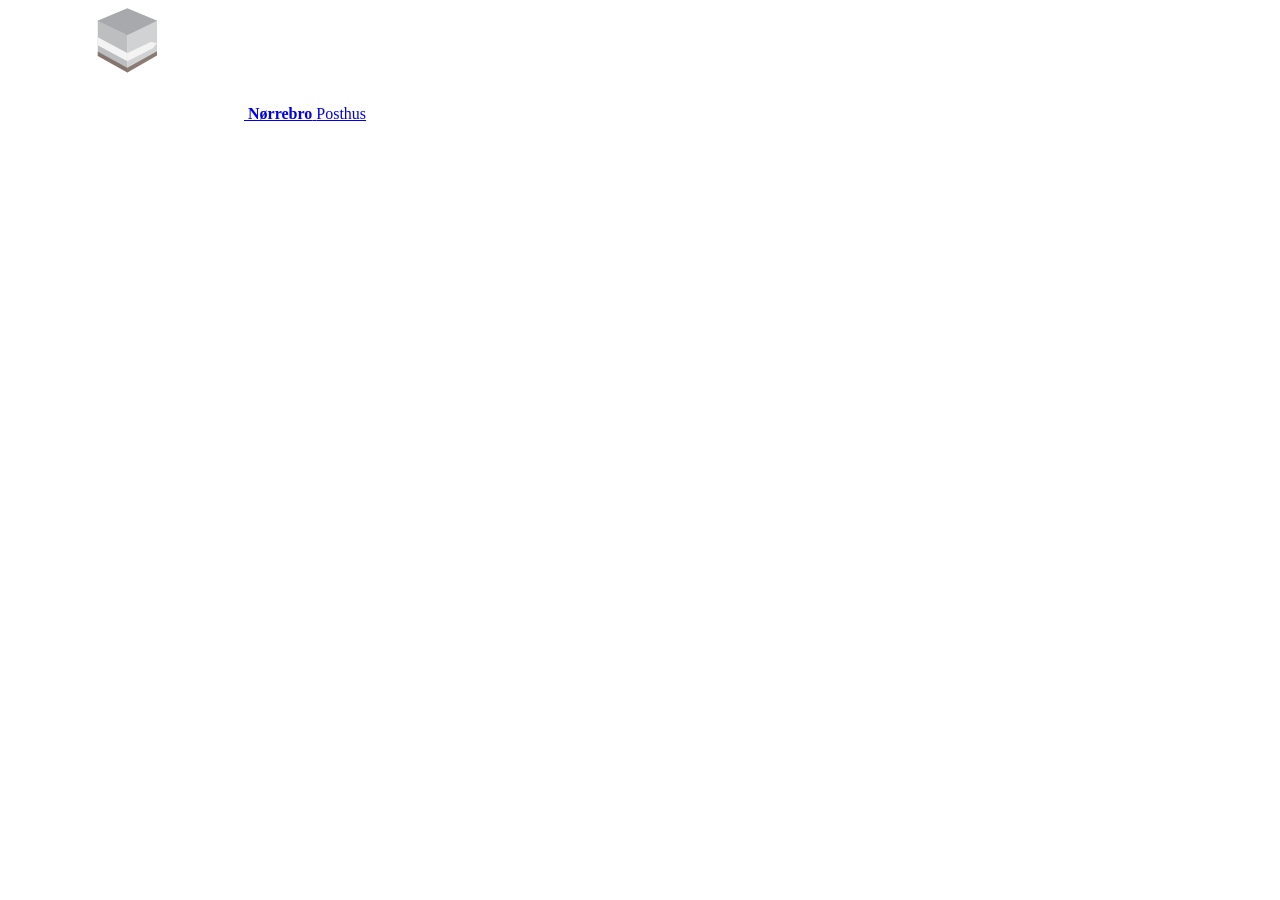
==== index.html @ 64dbe385 "Add files via upload basic html code edit by miawski" ====
<!doctype html>
<html lang="da" data-theme="dark">
  <head>
    <meta charset="UTF-8" />
    <meta name="viewport" content="width=device-width, initial-scale=1.0" />
    <meta name="robots" content="noindex" />
    <meta name="theme-color" content="#110b07" />
    <link rel="icon" href="favicon.svg" sizes="any" type="image/svg+xml" />
    <link rel="shortcut icon" href="favicon.svg" type="image/svg+xml" />
    <link rel="stylesheet" href="css/general.css" />
    <link rel="stylesheet" href="css/layout.css" />
    <title>Nørrebro Posthus|Forside</title>
  </head>

  <header>
    <nav>
      <a href="anchor">
        <img src="img/logo-nbph.png" alt="Nørrebro Posthus logo" />
        <span class="brand_text">
          <strong>Nørrebro</strong>
          <span>Posthus</span>
        </span>
      </a>
    </nav>
  </header>

  <body></body>
</html>
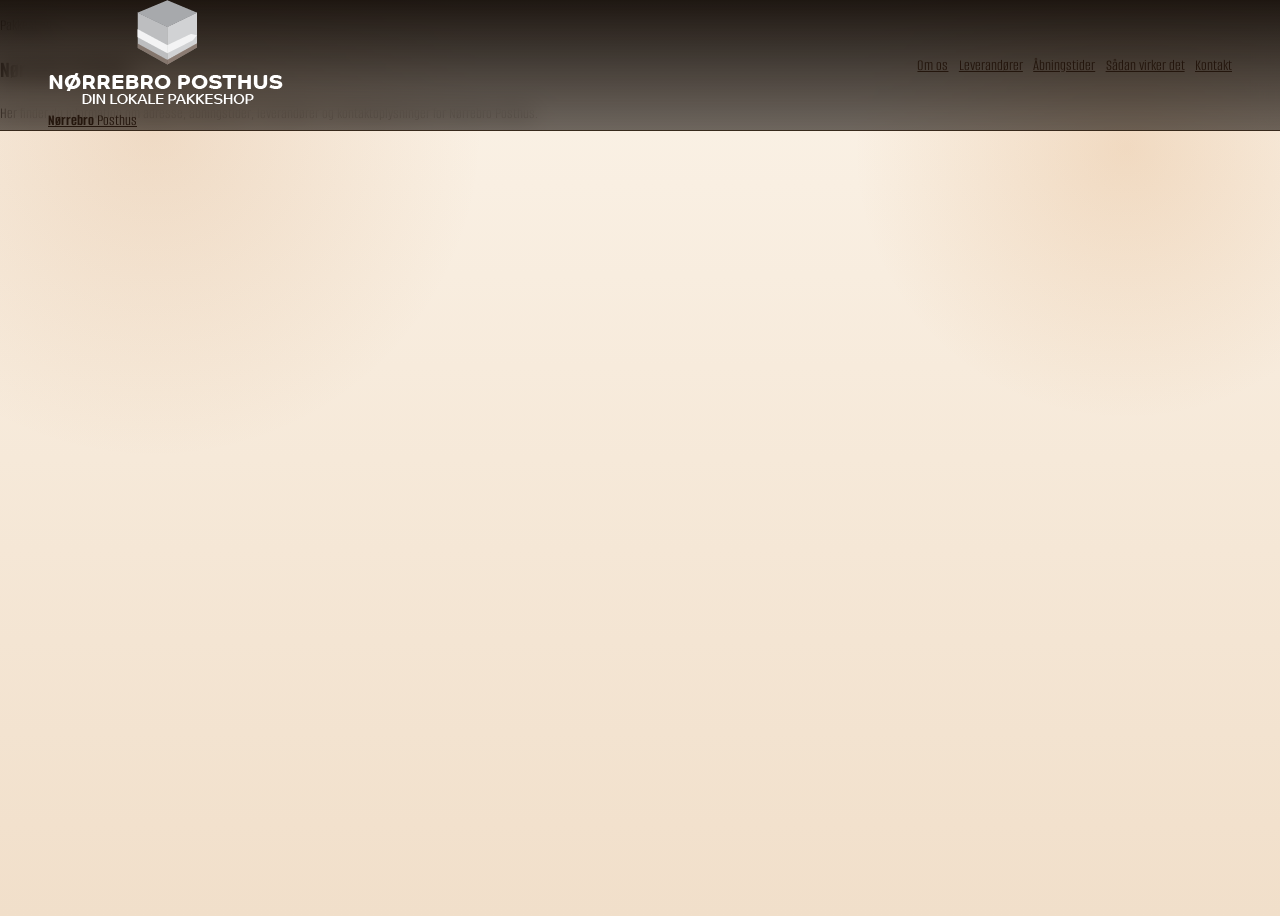
==== commit 90d41816: "Add files via upload added: - fonts - more css - more content - updated styling" ====
--- a/index.html
+++ b/index.html
@@ -9,20 +9,41 @@
     <link rel="shortcut icon" href="favicon.svg" type="image/svg+xml" />
     <link rel="stylesheet" href="css/general.css" />
     <link rel="stylesheet" href="css/layout.css" />
-    <title>Nørrebro Posthus|Forside</title>
+    <link rel="stylesheet" href="css/fonts.css" />
+    <title>Nørrebro Posthus</title>
   </head>
 
-  <header>
-    <nav>
-      <a href="anchor">
-        <img src="img/logo-nbph.png" alt="Nørrebro Posthus logo" />
-        <span class="brand_text">
-          <strong>Nørrebro</strong>
-          <span>Posthus</span>
-        </span>
-      </a>
-    </nav>
-  </header>
+  <body>
+    <header class="site-header">
+      <nav class="site-nav">
+        <a href="anchor">
+          <img src="img/logo-nbph.png" alt="Nørrebro Posthus logo" />
+          <span class="brand_text">
+            <strong>Nørrebro</strong>
+            <span>Posthus</span>
+          </span>
+        </a>
 
-  <body></body>
+        <div class="nav-menu" id="nav-menu">
+          <a href="#about">Om os</a>
+          <a href="#providers">Leverandører</a>
+          <a href="#hours">Åbningstider</a>
+          <a href="#guide">Sådan virker det</a>
+          <a href="#help">Kontakt</a>
+        </div>
+      </nav>
+    </header>
+
+    <main>
+      <section class="hero">
+        <div class="sub-hero">
+          <div>
+            <p>Pakkeshop</p>
+            <h1>Nørrebro Posthus</h1>
+            <p class="hero-info">Her finder du information om adresse, åbningstider, leverandører og kontaktoplysninger for Nørrebro Posthus.</p>
+          </div>
+        </div>
+      </section>
+    </main>
+  </body>
 </html>
--- a/css/general.css
+++ b/css/general.css
@@ -0,0 +1,31 @@
+:root {
+  --font-sans: "Alumni Sans", "Helvetica Neue", Arial, sans-serif;
+  --bg: #fbf3e8;
+  --bg-soft: #f1dfca;
+  --surface: rgba(255, 251, 246, 0.76);
+  --surface-strong: rgba(255, 251, 246, 0.94);
+  --text: #24160d;
+  --muted: rgba(36, 22, 13, 0.78);
+  --accent: #b96922;
+  --accent-strong: #8f4d16;
+  --accent-soft: rgba(185, 105, 34, 0.16);
+  --accent-warm: #c97525;
+  --accent-warm-strong: #974f16;
+  --accent-warm-soft: rgba(201, 117, 37, 0.18);
+  --accent-contrast: #fff7ef;
+  --line: rgba(88, 49, 18, 0.14);
+  --shadow: 0 18px 42px rgba(46, 25, 9, 0.12);
+}
+
+:root[data-theme="light"] .site-header {
+  background: linear-gradient(180deg, rgba(251, 243, 232, 0.96), rgba(251, 243, 232, 0.74));
+  border-bottom-color: rgba(88, 49, 18, 0.08);
+}
+
+* {
+  box-sizing: border-box;
+}
+
+html {
+  scroll-behavior: smooth;
+}
--- a/css/layout.css
+++ b/css/layout.css
@@ -0,0 +1,73 @@
+body {
+  margin: 0;
+  min-height: 100vh;
+  font-family: var(--font-sans);
+  color: var(--text);
+  background: radial-gradient(circle at 12% 14%, var(--accent-soft), transparent 24%), radial-gradient(circle at 88% 16%, var(--accent-warm-soft), transparent 20%), linear-gradient(180deg, var(--bg) 0%, var(--bg-soft) 100%);
+}
+
+img {
+  display: block;
+  max-width: 100%;
+}
+
+a,
+button {
+  font: inherit;
+}
+
+a {
+  color: inherit;
+}
+
+/* nav css */
+.site-header {
+  position: fixed;
+  inset: 0 0 auto 0;
+  z-index: 20;
+  background: linear-gradient(180deg, rgba(16, 9, 4, 0.94), rgba(16, 9, 4, 0.6));
+  backdrop-filter: blur(12px);
+  border-bottom: 1px solid rgba(242, 179, 107, 0.12);
+}
+.site-nav,
+.content-block,
+.feature,
+.gallery,
+.site-footer__inner {
+  width: min(100% - 2rem, 74rem);
+  margin-inline: auto;
+}
+
+.site-nav {
+  position: relative;
+  display: flex;
+  align-items: center;
+  justify-content: flex-start;
+  gap: 1rem;
+  min-height: 5.3rem;
+}
+
+.brand {
+  display: inline-flex;
+  align-items: center;
+  gap: 0.8rem;
+  min-width: 0;
+}
+
+.brand img {
+  width: 3.2rem;
+  height: auto;
+  max-height: 3rem;
+  object-fit: contain;
+}
+
+.brand__text {
+  display: grid;
+  gap: 0.08rem;
+}
+.nav-menu {
+  display: flex;
+  align-items: center;
+  gap: 0.65rem;
+  margin-left: auto;
+}
--- a/css/fonts.css
+++ b/css/fonts.css
@@ -0,0 +1,23 @@
+@font-face {
+  font-family: "Alumni Sans";
+  src: url("../fonts/AlumniSans-VariableFont_wght.woff") format("woff");
+  font-style: normal;
+  font-weight: 100 900;
+  font-display: swap;
+}
+
+@font-face {
+  font-family: "Alumni Sans";
+  src: url("../fonts/AlumniSans-Italic-VariableFont_wght.woff") format("woff");
+  font-style: italic;
+  font-weight: 100 900;
+  font-display: swap;
+}
+
+@font-face {
+  font-family: "Rubik";
+  src: url("../fonts/Rubik-VariableFont_wght.woff2") format("woff2");
+  font-style: normal;
+  font-weight: 100 900;
+  font-display: swap;
+}
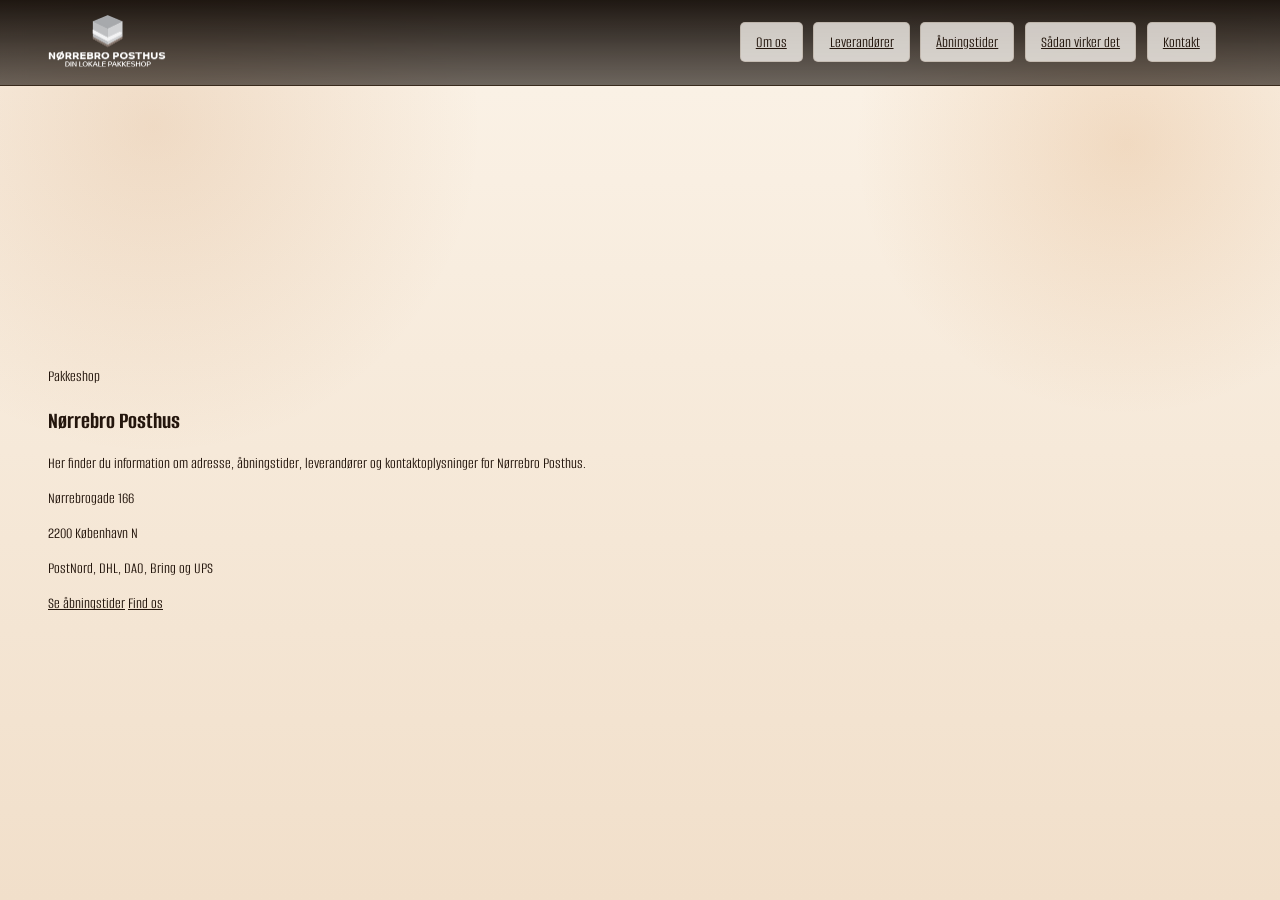
==== commit b260844b: "Add files via upload" ====
--- a/index.html
+++ b/index.html
@@ -10,18 +10,20 @@
     <link rel="stylesheet" href="css/general.css" />
     <link rel="stylesheet" href="css/layout.css" />
     <link rel="stylesheet" href="css/fonts.css" />
+    <link rel="stylesheet" href="css/responsive.css" />
     <title>Nørrebro Posthus</title>
   </head>
 
   <body>
     <header class="site-header">
-      <nav class="site-nav">
+      <nav class="site-nav" aria-label="Hovedmenu">
         <a href="anchor">
-          <img src="img/logo-nbph.png" alt="Nørrebro Posthus logo" />
-          <span class="brand_text">
+          <img src="img/logo-nbph.png" alt="Posthuslogo" />
+
+          <!-- <span class="brand_text">
             <strong>Nørrebro</strong>
             <span>Posthus</span>
-          </span>
+          </span> -->
         </a>
 
         <div class="nav-menu" id="nav-menu">
@@ -31,19 +33,58 @@
           <a href="#guide">Sådan virker det</a>
           <a href="#help">Kontakt</a>
         </div>
+
+        <!-- nav btns (burger and darkmode) -->
+
+        <div class="nav-controls">
+          <!-- darkmode -->
+
+          <!-- <button id="theme-toggle" class="theme-switch" type="button" role="switch" aria-checked="true" aria-label="Skift til lys tilstand" data-tooltip="light mode">
+            <span class="theme-switch-track" aria-hidden="true">
+              <span class="theme-switch-icon theme-switch-icon--moon">☾</span>
+              <span class="theme-switch-icon theme-switch-icon--sun">☀</span>
+              <span class="theme-switch-thumb"></span>
+            </span>
+            <span class="theme-switch-text visually-hidden">Lys</span>
+          </button> -->
+          <!-- burger -->
+          <button class="burger" type="button" aria-expanded="false" aria-controls="nav-menu" aria-label="Åbn menu">
+            <span class="line"></span>
+            <span class="line"></span>
+            <span class="line"></span>
+          </button>
+        </div>
       </nav>
     </header>
 
-    <main>
+    <main id="top">
       <section class="hero">
         <div class="sub-hero">
-          <div>
-            <p>Pakkeshop</p>
+          <div class="reveal">
+            <p class="eyebrow">Pakkeshop</p>
             <h1>Nørrebro Posthus</h1>
-            <p class="hero-info">Her finder du information om adresse, åbningstider, leverandører og kontaktoplysninger for Nørrebro Posthus.</p>
+            <p class="hero__lead">Her finder du information om adresse, åbningstider, leverandører og kontaktoplysninger for Nørrebro Posthus.</p>
+
+            <div class="hero__details" aria-label="Nøgleinformation">
+              <p>Nørrebrogade 166</p>
+              <p>2200 København N</p>
+              <p>PostNord, DHL, DAO, Bring og UPS</p>
+            </div>
+
+            <div class="hero__actions">
+              <a class="button" href="#hours">Se åbningstider</a>
+              <a class="button button--ghost" href="#location-map">Find os</a>
+            </div>
           </div>
         </div>
       </section>
     </main>
   </body>
+
+  <script src="js/main.js"></script>
+  <script src="js/darkmode.js"></script>
+  <script src="js/burger.js"></script>
+  <script src="js/scroll.js"></script>
+  <script src="js/login.js"></script>
+  <script src="js/reveal.js"></script>
 </html>
--- a/css/general.css
+++ b/css/general.css
@@ -17,6 +17,26 @@
   --shadow: 0 18px 42px rgba(46, 25, 9, 0.12);
 }
 
+:root [data-theme="dark"] {
+  --font-sans: "Alumni Sans", "Helvetica Neue", Arial, sans-serif;
+  --bg: #110b07;
+  --bg-soft: #24170e;
+  --surface: rgba(255, 247, 239, 0.06);
+  --surface-strong: rgba(255, 247, 239, 0.1);
+  --text: #fbf1e7;
+  --muted: rgba(251, 241, 231, 0.8);
+  --accent: #f2b36b;
+  --accent-strong: #df8d3d;
+  --accent-soft: rgba(242, 179, 107, 0.18);
+  --accent-warm: #f4a45d;
+  --accent-warm-strong: #d9782a;
+  --accent-warm-soft: rgba(244, 164, 93, 0.2);
+  --accent-contrast: #1b1009;
+  --line: rgba(242, 179, 107, 0.18);
+  --shadow: 0 22px 54px rgba(10, 5, 2, 0.36);
+  --radius: 5px;
+}
+
 :root[data-theme="light"] .site-header {
   background: linear-gradient(180deg, rgba(251, 243, 232, 0.96), rgba(251, 243, 232, 0.74));
   border-bottom-color: rgba(88, 49, 18, 0.08);
@@ -29,3 +49,11 @@
 html {
   scroll-behavior: smooth;
 }
+
+body {
+  margin: 0;
+  min-height: 100vh;
+  font-family: var(--font-sans);
+  color: var(--text);
+  background: radial-gradient(circle at 12% 14%, var(--accent-soft), transparent 24%), radial-gradient(circle at 88% 16%, var(--accent-warm-soft), transparent 20%), linear-gradient(180deg, var(--bg) 0%, var(--bg-soft) 100%);
+}
--- a/css/layout.css
+++ b/css/layout.css
@@ -1,11 +1,3 @@
-body {
-  margin: 0;
-  min-height: 100vh;
-  font-family: var(--font-sans);
-  color: var(--text);
-  background: radial-gradient(circle at 12% 14%, var(--accent-soft), transparent 24%), radial-gradient(circle at 88% 16%, var(--accent-warm-soft), transparent 20%), linear-gradient(180deg, var(--bg) 0%, var(--bg-soft) 100%);
-}
-
 img {
   display: block;
   max-width: 100%;
@@ -20,6 +12,10 @@
   color: inherit;
 }
 
+button {
+  color: inherit;
+}
+
 /* nav css */
 .site-header {
   position: fixed;
@@ -29,6 +25,15 @@
   backdrop-filter: blur(12px);
   border-bottom: 1px solid rgba(242, 179, 107, 0.12);
 }
+
+/* logo */
+
+.site-header img {
+  max-width: 50%;
+}
+
+/*  */
+
 .site-nav,
 .content-block,
 .feature,
@@ -71,3 +76,83 @@
   gap: 0.65rem;
   margin-left: auto;
 }
+
+/* burger in nav */
+.burger {
+  display: none;
+  width: 3rem;
+  height: 3rem;
+  padding: 0.5rem;
+  border: 0;
+  border-radius: 50%;
+  background: rgba(255, 255, 255, 0.05);
+  cursor: pointer;
+}
+
+.burger .line {
+  display: block;
+  width: 100%;
+  height: 3px;
+  margin: 0 0 5px;
+  border-radius: 999px;
+  background: currentColor;
+  transition:
+    transform 180ms ease,
+    opacity 180ms ease;
+}
+
+.burger .line:last-child {
+  margin-bottom: 0;
+}
+
+/*  */
+
+/* ekstra nav */
+
+.brand__text strong,
+h1,
+h2,
+h3,
+.subheading,
+.nav-menu a,
+.theme-switch-text,
+.site-footer li {
+  font-family: var(--font-sans);
+}
+
+.nav-menu a,
+.provider-card,
+.info-card,
+.help-card,
+.gallery-card,
+.intro-card,
+.site-footer__inner > div {
+  border: 1px solid var(--line);
+  background: var(--surface);
+}
+
+.nav-menu a {
+  padding: 0.6rem 0.95rem;
+  border-radius: 5px;
+  transition:
+    transform 180ms ease,
+    background-color 180ms ease,
+    border-color 180ms ease;
+}
+
+/* hero section */
+
+.hero {
+  min-height: 100svh;
+  display: grid;
+  align-items: center;
+  padding: 7rem 0 3rem;
+}
+
+.sub-hero {
+  width: min(100% - 2rem, 74rem);
+  margin-inline: auto;
+  display: grid;
+  gap: 2rem;
+  align-items: center;
+}
--- a/css/responsive.css
+++ b/css/responsive.css
@@ -0,0 +1,210 @@
+@keyframes pulseNode {
+  0%,
+  100% {
+    box-shadow: 0 0 0 0 rgba(242, 179, 107, 0.36);
+  }
+
+  50% {
+    box-shadow: 0 0 0 12px rgba(242, 179, 107, 0);
+  }
+}
+
+@keyframes mapDrift {
+  from {
+    background-position:
+      0 0,
+      0 0;
+  }
+
+  to {
+    background-position:
+      1.2rem 0.8rem,
+      -0.8rem 1rem;
+  }
+}
+
+@keyframes mapPulse {
+  0%,
+  100% {
+    opacity: 0.55;
+  }
+
+  50% {
+    opacity: 1;
+  }
+}
+
+@keyframes mapSweep {
+  0%,
+  100% {
+    transform: translateX(-12%);
+    opacity: 0.18;
+  }
+
+  50% {
+    transform: translateX(12%);
+    opacity: 0.42;
+  }
+}
+
+@keyframes routeEcho {
+  0%,
+  100% {
+    opacity: 0.16;
+  }
+
+  28%,
+  60% {
+    opacity: 0.46;
+  }
+}
+
+@keyframes markerPulse {
+  0% {
+    box-shadow: 0 0 0 0 rgba(224, 151, 63, 0.36);
+  }
+
+  100% {
+    box-shadow: 0 0 0 14px rgba(224, 151, 63, 0);
+  }
+}
+
+@media (min-width: 860px) {
+  .hero__inner,
+  .feature,
+  .site-footer__inner,
+  .help-grid,
+  .about-grid {
+    grid-template-columns: repeat(2, minmax(0, 1fr));
+  }
+
+  .hero__copy {
+    padding-right: 1rem;
+  }
+
+  .provider-grid {
+    grid-template-columns: repeat(5, minmax(0, 1fr));
+  }
+
+  .gallery-grid {
+    grid-template-columns: repeat(2, minmax(0, 1fr));
+  }
+}
+
+@media (max-width: 859px) {
+  .theme-switch {
+    width: 4.25rem;
+    height: 2.45rem;
+  }
+
+  .theme-switch-track {
+    width: 4rem;
+    height: 2.1rem;
+    padding: 0 0.38rem;
+  }
+
+  .theme-switch-icon {
+    font-size: 0.84rem;
+  }
+
+  .theme-switch-thumb {
+    top: 0.22rem;
+    left: 0.24rem;
+    width: 1.65rem;
+    height: 1.65rem;
+  }
+
+  .theme-switch[aria-checked="true"] .theme-switch-thumb {
+    transform: translateX(1.78rem);
+  }
+
+  .burger {
+    display: inline-block;
+  }
+
+  .nav-menu {
+    position: absolute;
+    top: calc(100% + 0.6rem);
+    right: 1rem;
+    left: 1rem;
+    display: none;
+    flex-direction: column;
+    align-items: stretch;
+    padding: 0.9rem;
+    border-radius: var(--radius);
+    background: rgba(16, 9, 4, 0.96);
+    box-shadow: var(--shadow);
+    margin-left: 0;
+  }
+
+  :root[data-theme="light"] .nav-menu {
+    background: rgba(251, 243, 232, 0.98);
+  }
+
+  .site-nav.is-open .nav-menu {
+    display: flex;
+  }
+
+  .site-nav.is-open .burger .line:nth-child(1) {
+    transform: rotate(45deg) translate(6px, 5px);
+  }
+
+  .site-nav.is-open .burger .line:nth-child(2) {
+    opacity: 0;
+  }
+
+  .site-nav.is-open .burger .line:nth-child(3) {
+    transform: rotate(-45deg) translate(6px, -5px);
+  }
+
+  .hero-visual {
+    min-height: 21rem;
+  }
+
+  .hero-visual__label {
+    padding: 0.45rem 0.7rem;
+    font-size: 0.78rem;
+    max-width: calc(100% - 1.4rem);
+    white-space: nowrap;
+  }
+
+  .hero-visual__label--destination {
+    display: block;
+    width: 5.9rem;
+    max-width: 5.9rem;
+    font-size: 0.74rem;
+    white-space: normal;
+    line-height: 1.02;
+    text-align: right;
+  }
+
+  .hero-visual__package {
+    width: 3.2rem;
+    height: 2.45rem;
+  }
+
+  .hero-visual__marker {
+    width: 1.95rem;
+    height: 1.95rem;
+    border-radius: 0.98rem 0.98rem 0.98rem 0.28rem;
+    transform: translate(-70%, -50%) rotate(45deg);
+  }
+}
+
+@media (prefers-reduced-motion: reduce) {
+  html {
+    scroll-behavior: auto;
+  }
+
+  *,
+  *::before,
+  *::after {
+    animation: none !important;
+    transition: none !important;
+  }
+
+  .reveal {
+    opacity: 1;
+    transform: none;
+  }
+}
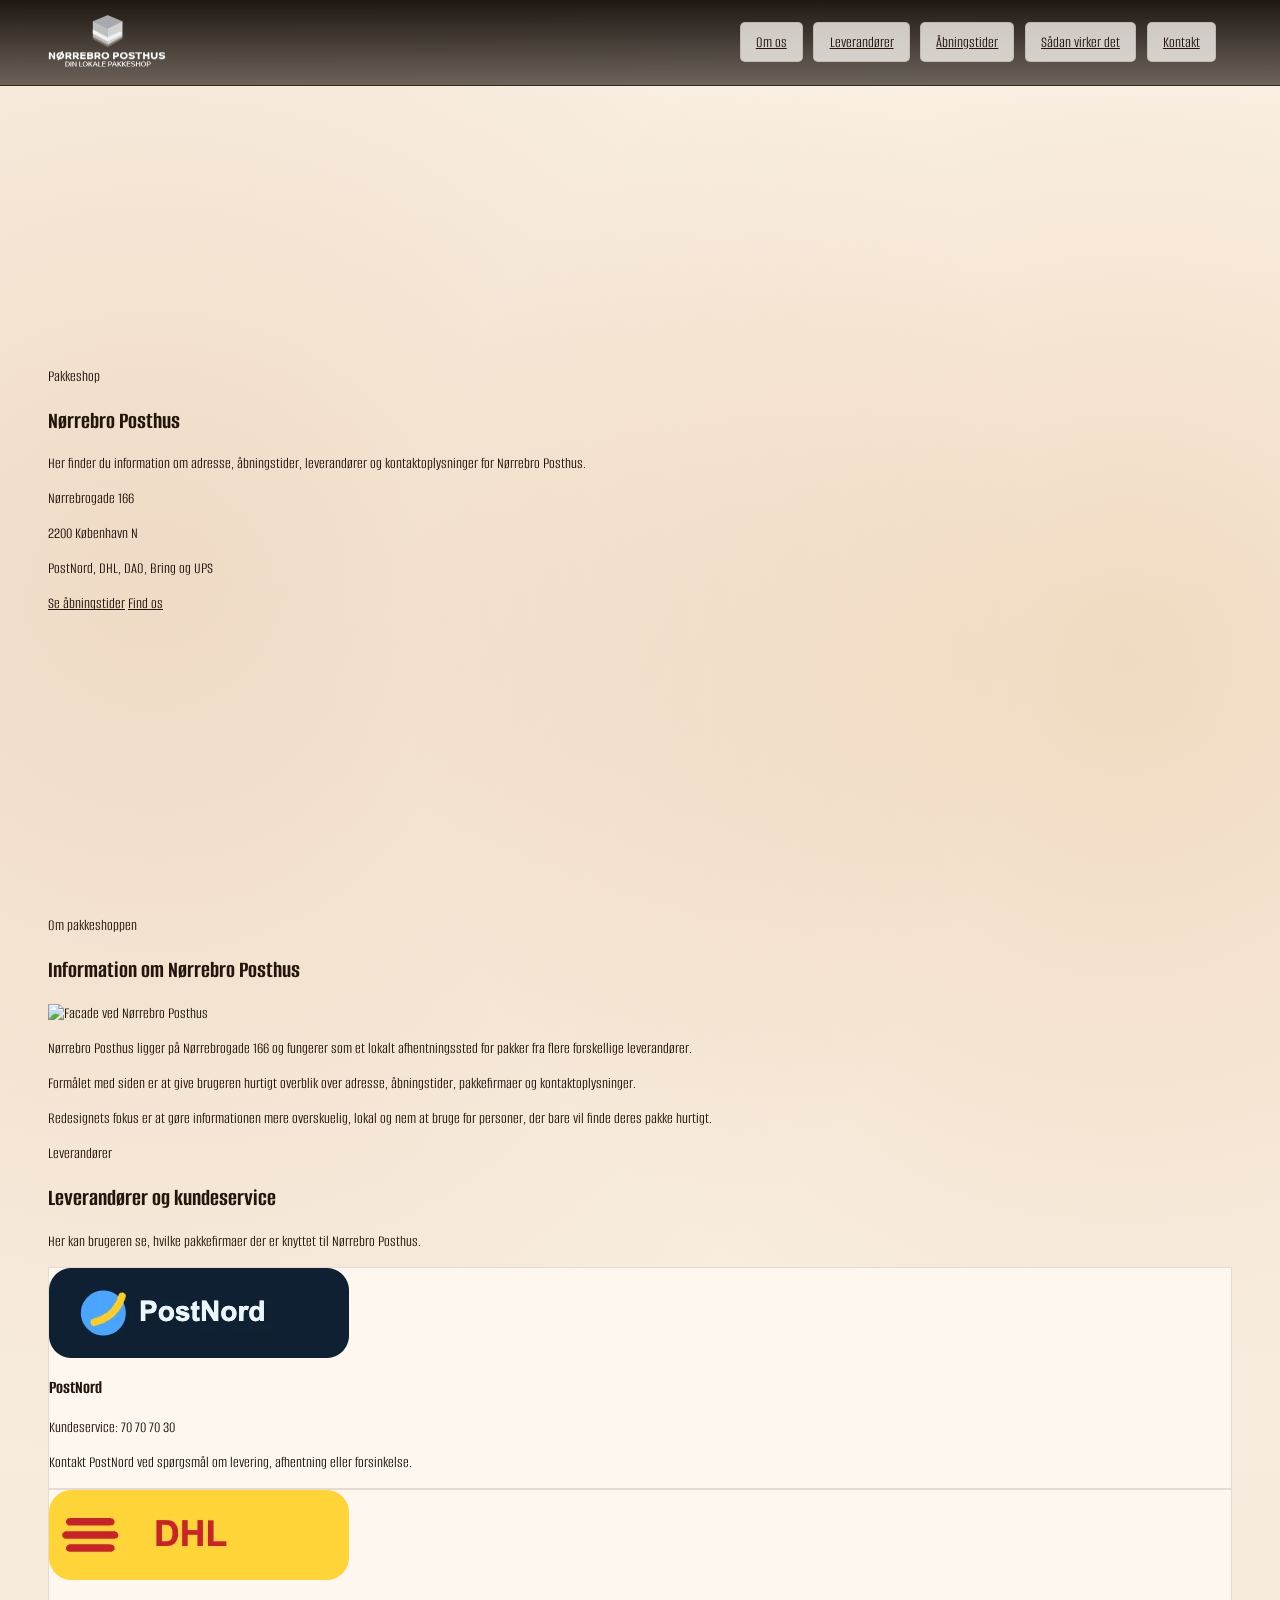
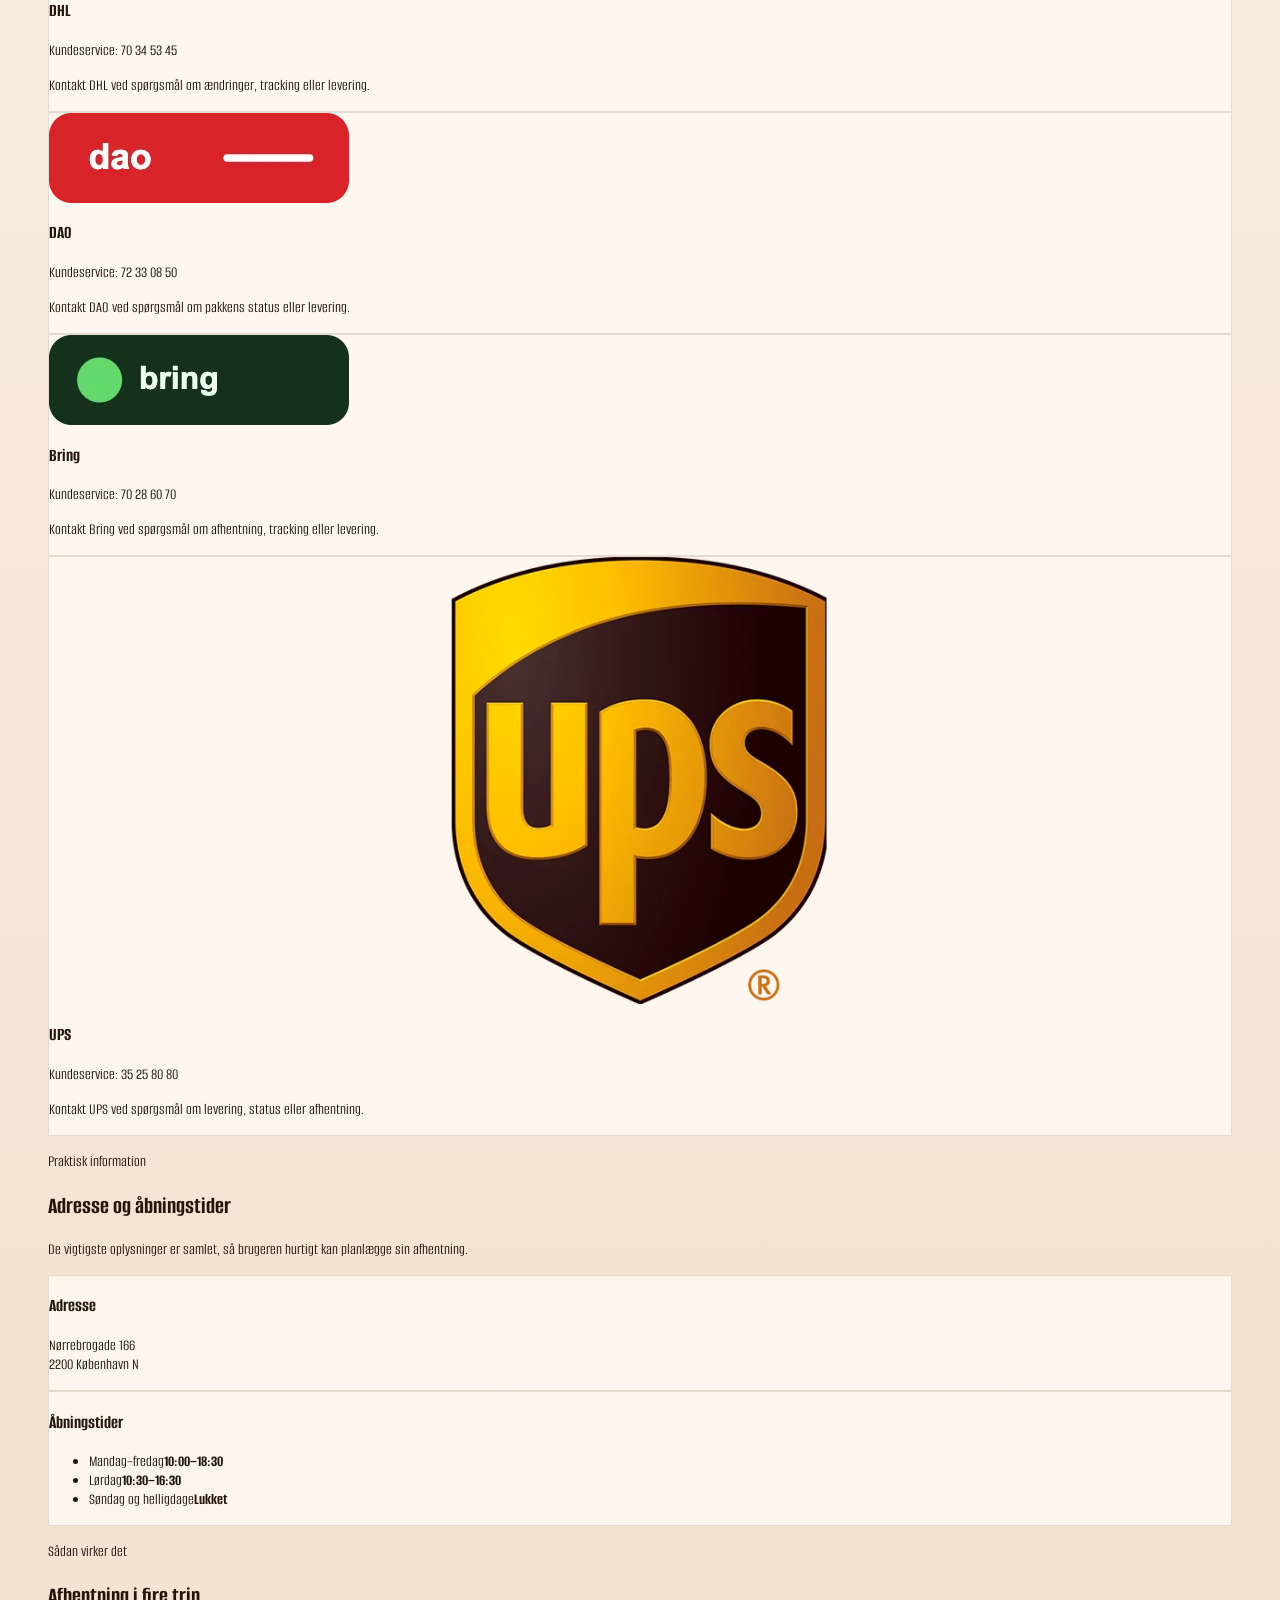
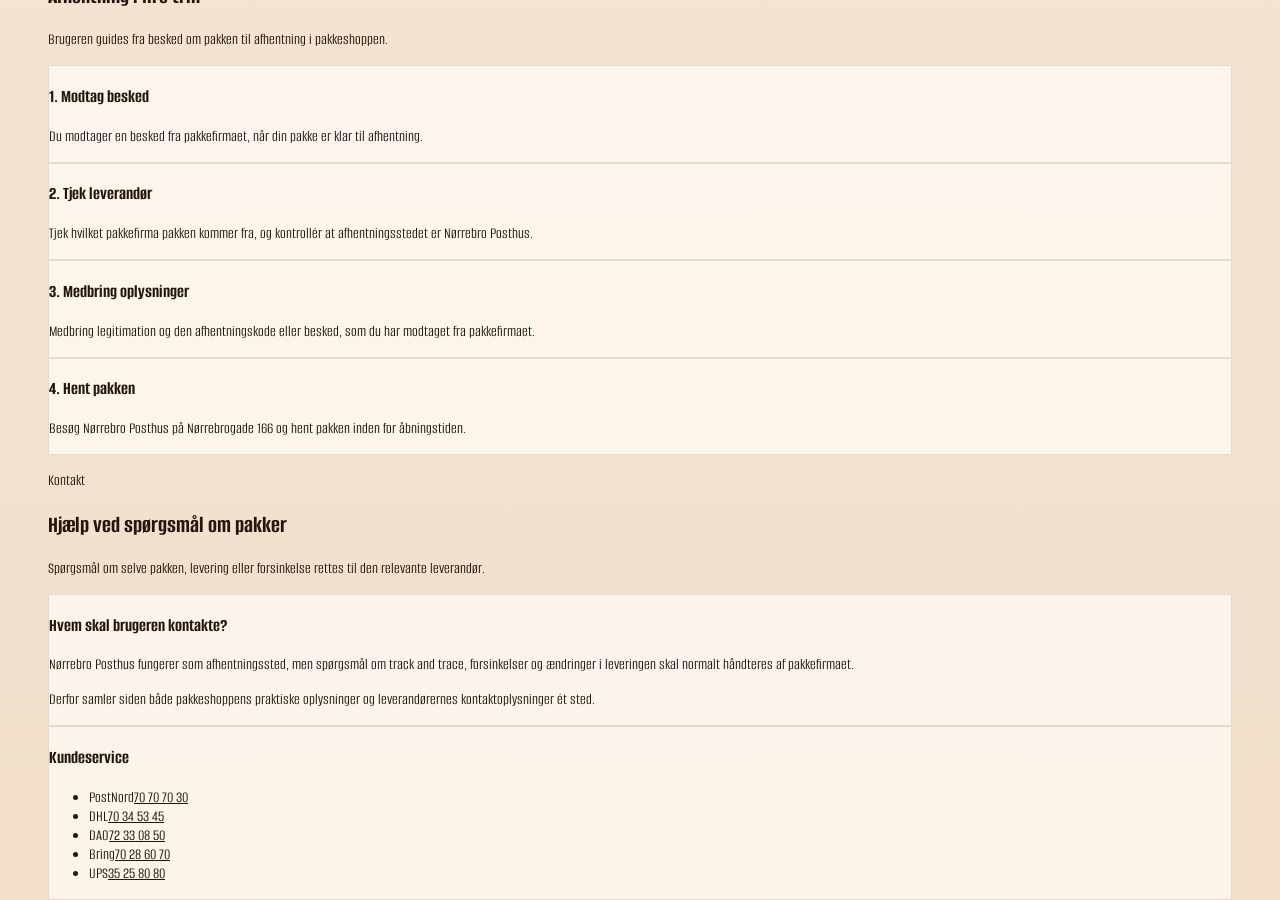
==== commit 360c6cba: "Add files via upload added text and some more content" ====
--- a/index.html
+++ b/index.html
@@ -29,7 +29,7 @@
         <div class="nav-menu" id="nav-menu">
           <a href="#about">Om os</a>
           <a href="#providers">Leverandører</a>
-          <a href="#hours">Åbningstider</a>
+          <a href="#hours"> Åbningstider </a>
           <a href="#guide">Sådan virker det</a>
           <a href="#help">Kontakt</a>
         </div>
@@ -75,7 +75,175 @@
               <a class="button" href="#hours">Se åbningstider</a>
               <a class="button button--ghost" href="#location-map">Find os</a>
             </div>
+
+            <!-- hero billede -->
+
+            <!-- <div class="heroimage" aria-hidden="true">
+              <div class="heroimg">
+                <img src="img/Facade.png" alt="facade" />
+              </div>
+            </div> -->
+
+            <!-- section skal rettes -->
+
+            <!-- <section id="about" class="content-block reveal">
+              <div class="section-heading">
+                <p class="eyebrow">Om pakkeshoppen</p>
+                <h2>Information om Nørrebro Posthus</h2>
+              </div>
+            </section> -->
           </div>
+        </div>
+      </section>
+
+      <section id="about" class="content-block reveal">
+        <div class="section-heading">
+          <p class="eyebrow">Om pakkeshoppen</p>
+          <h2>Information om Nørrebro Posthus</h2>
+        </div>
+
+        <div class="about-grid">
+          <article class="about-card">
+            <img src="img/facade.png" alt="Facade ved Nørrebro Posthus" loading="lazy" />
+          </article>
+
+          <article class="about-card">
+            <p>Nørrebro Posthus ligger på Nørrebrogade 166 og fungerer som et lokalt afhentningssted for pakker fra flere forskellige leverandører.</p>
+
+            <p>Formålet med siden er at give brugeren hurtigt overblik over adresse, åbningstider, pakkefirmaer og kontaktoplysninger.</p>
+
+            <p>Redesignets fokus er at gøre informationen mere overskuelig, lokal og nem at bruge for personer, der bare vil finde deres pakke hurtigt.</p>
+          </article>
+        </div>
+      </section>
+
+      <section id="providers" class="content-block reveal">
+        <div class="section-heading">
+          <p class="eyebrow">Leverandører</p>
+          <h2>Leverandører og kundeservice</h2>
+          <p class="subheading">Her kan brugeren se, hvilke pakkefirmaer der er knyttet til Nørrebro Posthus.</p>
+        </div>
+
+        <div class="provider-grid">
+          <article class="provider-card">
+            <img class="provider-card__logo" src="img/provider-postnord.webp" alt="PostNord logo" loading="lazy" />
+            <h3>PostNord</h3>
+            <p>Kundeservice: 70 70 70 30</p>
+            <p>Kontakt PostNord ved spørgsmål om levering, afhentning eller forsinkelse.</p>
+          </article>
+
+          <article class="provider-card">
+            <img class="provider-card__logo" src="img/provider-dhl.webp" alt="DHL logo" loading="lazy" />
+            <h3>DHL</h3>
+            <p>Kundeservice: 70 34 53 45</p>
+            <p>Kontakt DHL ved spørgsmål om ændringer, tracking eller levering.</p>
+          </article>
+
+          <article class="provider-card">
+            <img class="provider-card__logo" src="img/provider-dao.webp" alt="DAO logo" loading="lazy" />
+            <h3>DAO</h3>
+            <p>Kundeservice: 72 33 08 50</p>
+            <p>Kontakt DAO ved spørgsmål om pakkens status eller levering.</p>
+          </article>
+
+          <article class="provider-card">
+            <img class="provider-card__logo" src="img/provider-bring.webp" alt="Bring logo" loading="lazy" />
+            <h3>Bring</h3>
+            <p>Kundeservice: 70 28 60 70</p>
+            <p>Kontakt Bring ved spørgsmål om afhentning, tracking eller levering.</p>
+          </article>
+
+          <article class="provider-card">
+            <img class="provider-card__logo" src="img/provider-ups.webp" alt="UPS logo" loading="lazy" />
+            <h3>UPS</h3>
+            <p>Kundeservice: 35 25 80 80</p>
+            <p>Kontakt UPS ved spørgsmål om levering, status eller afhentning.</p>
+          </article>
+        </div>
+      </section>
+
+      <section id="hours" class="content-block reveal">
+        <div class="section-heading">
+          <p class="eyebrow">Praktisk information</p>
+          <h2>Adresse og åbningstider</h2>
+          <p class="subheading">De vigtigste oplysninger er samlet, så brugeren hurtigt kan planlægge sin afhentning.</p>
+        </div>
+
+        <div class="info-stack">
+          <article class="info-card">
+            <h3>Adresse</h3>
+            <p>
+              Nørrebrogade 166<br />
+              2200 København N
+            </p>
+          </article>
+
+          <article class="info-card">
+            <h3>Åbningstider</h3>
+            <ul class="hours-list">
+              <li><span>Mandag–fredag</span><strong>10:00–18:30</strong></li>
+              <li><span>Lørdag</span><strong>10:30–16:30</strong></li>
+              <li><span>Søndag og helligdage</span><strong>Lukket</strong></li>
+            </ul>
+          </article>
+        </div>
+      </section>
+
+      <section id="guide" class="content-block reveal">
+        <div class="section-heading">
+          <p class="eyebrow">Sådan virker det</p>
+          <h2>Afhentning i fire trin</h2>
+          <p class="subheading">Brugeren guides fra besked om pakken til afhentning i pakkeshoppen.</p>
+        </div>
+
+        <div class="gallery-grid">
+          <article class="gallery-card">
+            <h3>1. Modtag besked</h3>
+            <p>Du modtager en besked fra pakkefirmaet, når din pakke er klar til afhentning.</p>
+          </article>
+
+          <article class="gallery-card">
+            <h3>2. Tjek leverandør</h3>
+            <p>Tjek hvilket pakkefirma pakken kommer fra, og kontrollér at afhentningsstedet er Nørrebro Posthus.</p>
+          </article>
+
+          <article class="gallery-card">
+            <h3>3. Medbring oplysninger</h3>
+            <p>Medbring legitimation og den afhentningskode eller besked, som du har modtaget fra pakkefirmaet.</p>
+          </article>
+
+          <article class="gallery-card">
+            <h3>4. Hent pakken</h3>
+            <p>Besøg Nørrebro Posthus på Nørrebrogade 166 og hent pakken inden for åbningstiden.</p>
+          </article>
+        </div>
+      </section>
+
+      <section id="help" class="content-block reveal">
+        <div class="section-heading">
+          <p class="eyebrow">Kontakt</p>
+          <h2>Hjælp ved spørgsmål om pakker</h2>
+          <p class="subheading">Spørgsmål om selve pakken, levering eller forsinkelse rettes til den relevante leverandør.</p>
+        </div>
+
+        <div class="help-grid">
+          <article class="help-card">
+            <h3>Hvem skal brugeren kontakte?</h3>
+            <p>Nørrebro Posthus fungerer som afhentningssted, men spørgsmål om track and trace, forsinkelser og ændringer i leveringen skal normalt håndteres af pakkefirmaet.</p>
+
+            <p>Derfor samler siden både pakkeshoppens praktiske oplysninger og leverandørernes kontaktoplysninger ét sted.</p>
+          </article>
+
+          <article class="help-card">
+            <h3>Kundeservice</h3>
+            <ul class="contact-list">
+              <li><span>PostNord</span><a href="tel:70707030">70 70 70 30</a></li>
+              <li><span>DHL</span><a href="tel:70345345">70 34 53 45</a></li>
+              <li><span>DAO</span><a href="tel:72330850">72 33 08 50</a></li>
+              <li><span>Bring</span><a href="tel:70286070">70 28 60 70</a></li>
+              <li><span>UPS</span><a href="tel:35258080">35 25 80 80</a></li>
+            </ul>
+          </article>
         </div>
       </section>
     </main>
--- a/css/layout.css
+++ b/css/layout.css
@@ -140,6 +140,22 @@
     border-color 180ms ease;
 }
 
+/* nav hover */
+.nav-menu a:hover,
+.nav-menu a:focus-visible,
+.button:hover,
+.button:focus-visible,
+.gallery-card:hover,
+.provider-card:hover {
+  transform: translateY(-2px);
+}
+
+.nav-menu a:hover,
+.nav-menu a:focus-visible {
+  background: #bc5406;
+  border-color: rgba(255, 255, 255, 0.04);
+}
+
 /* hero section */
 
 .hero {
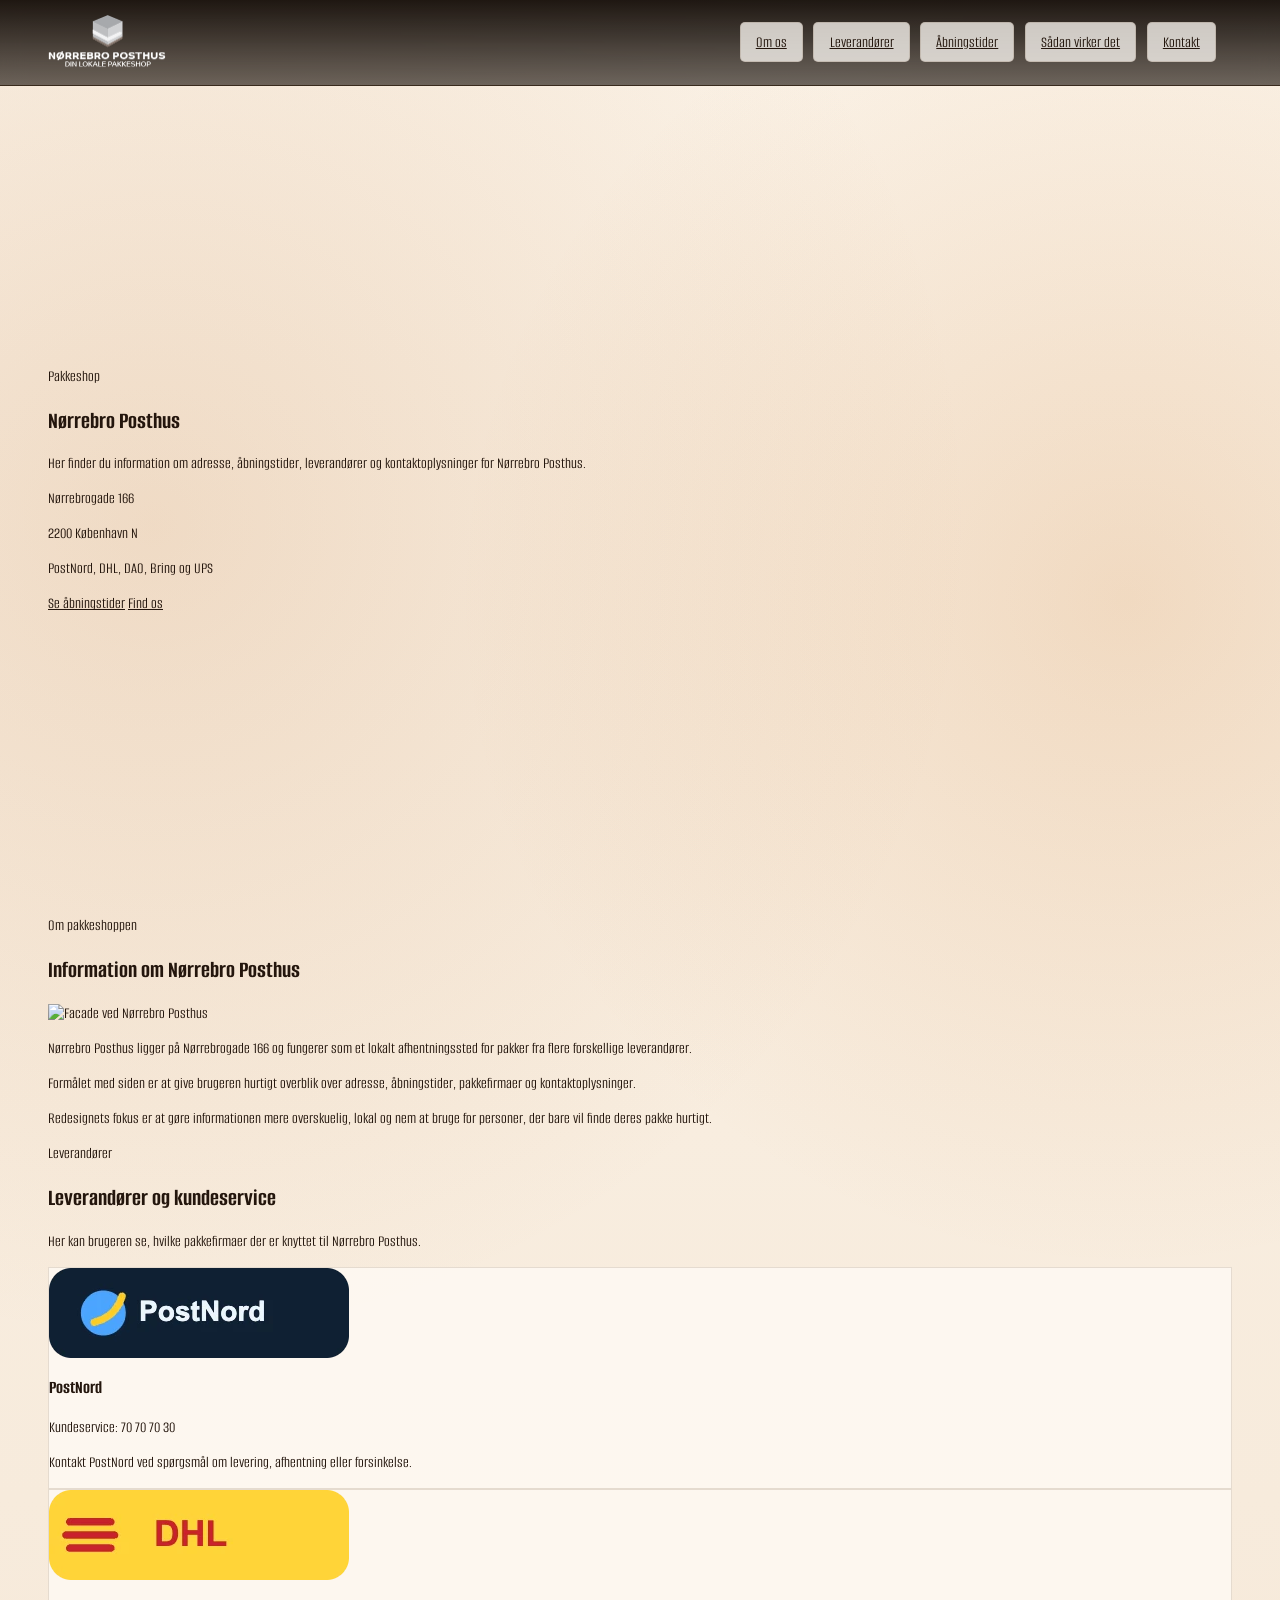
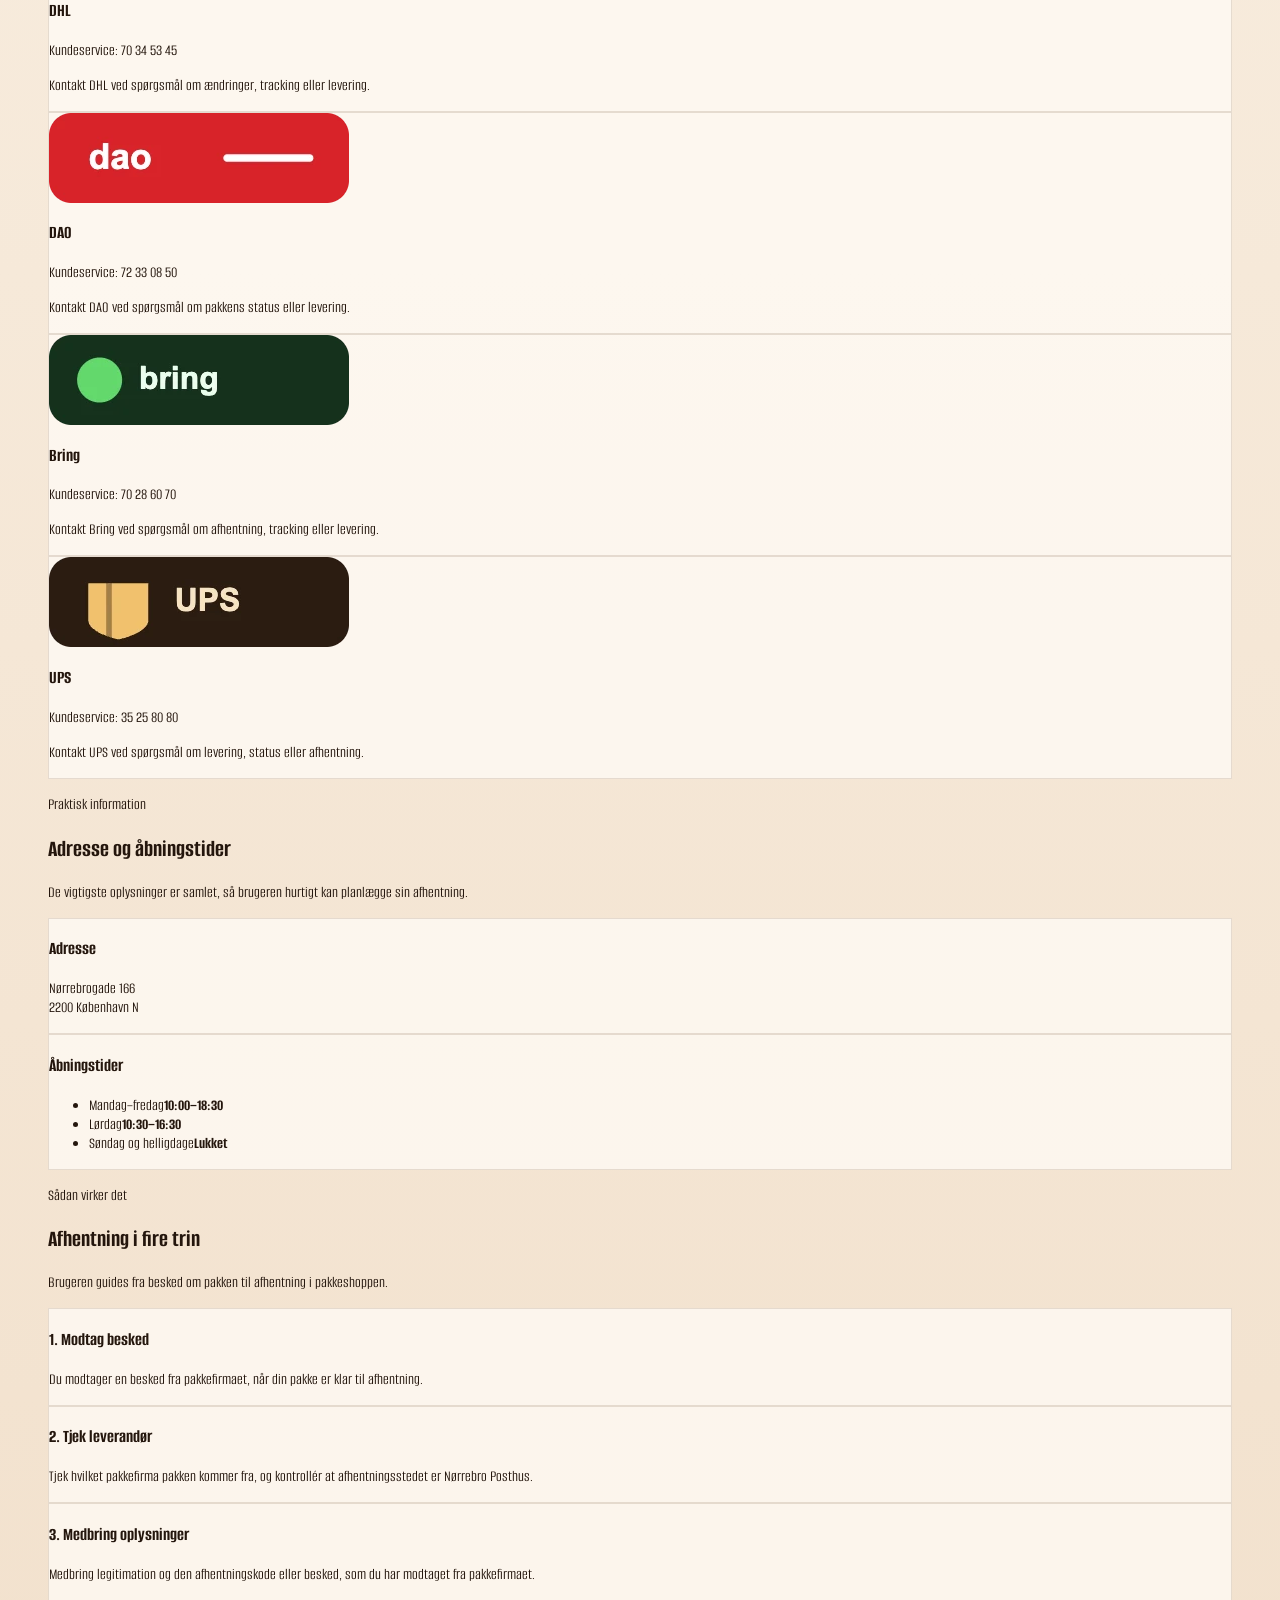
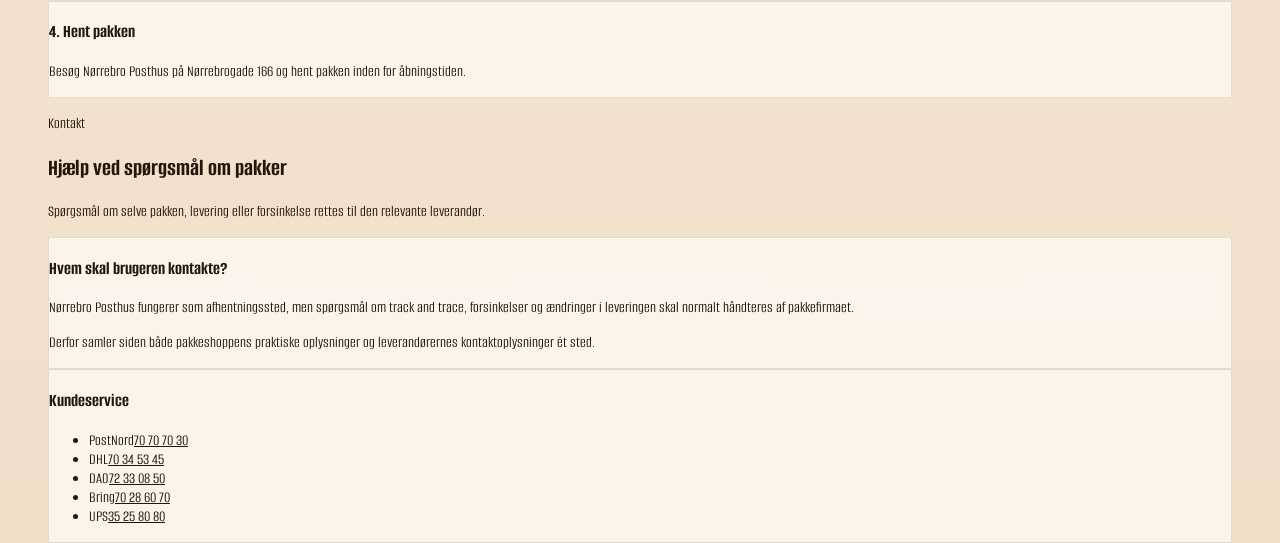
==== commit c9cb8cd5: "Add files via upload updated with a compressed png image" ====
--- a/index.html
+++ b/index.html
@@ -154,7 +154,7 @@
           </article>
 
           <article class="provider-card">
-            <img class="provider-card__logo" src="img/provider-ups.webp" alt="UPS logo" loading="lazy" />
+            <img class="provider-card__logo" src="img/provider-ups_(1).webp" alt="UPS logo" loading="lazy" />
             <h3>UPS</h3>
             <p>Kundeservice: 35 25 80 80</p>
             <p>Kontakt UPS ved spørgsmål om levering, status eller afhentning.</p>
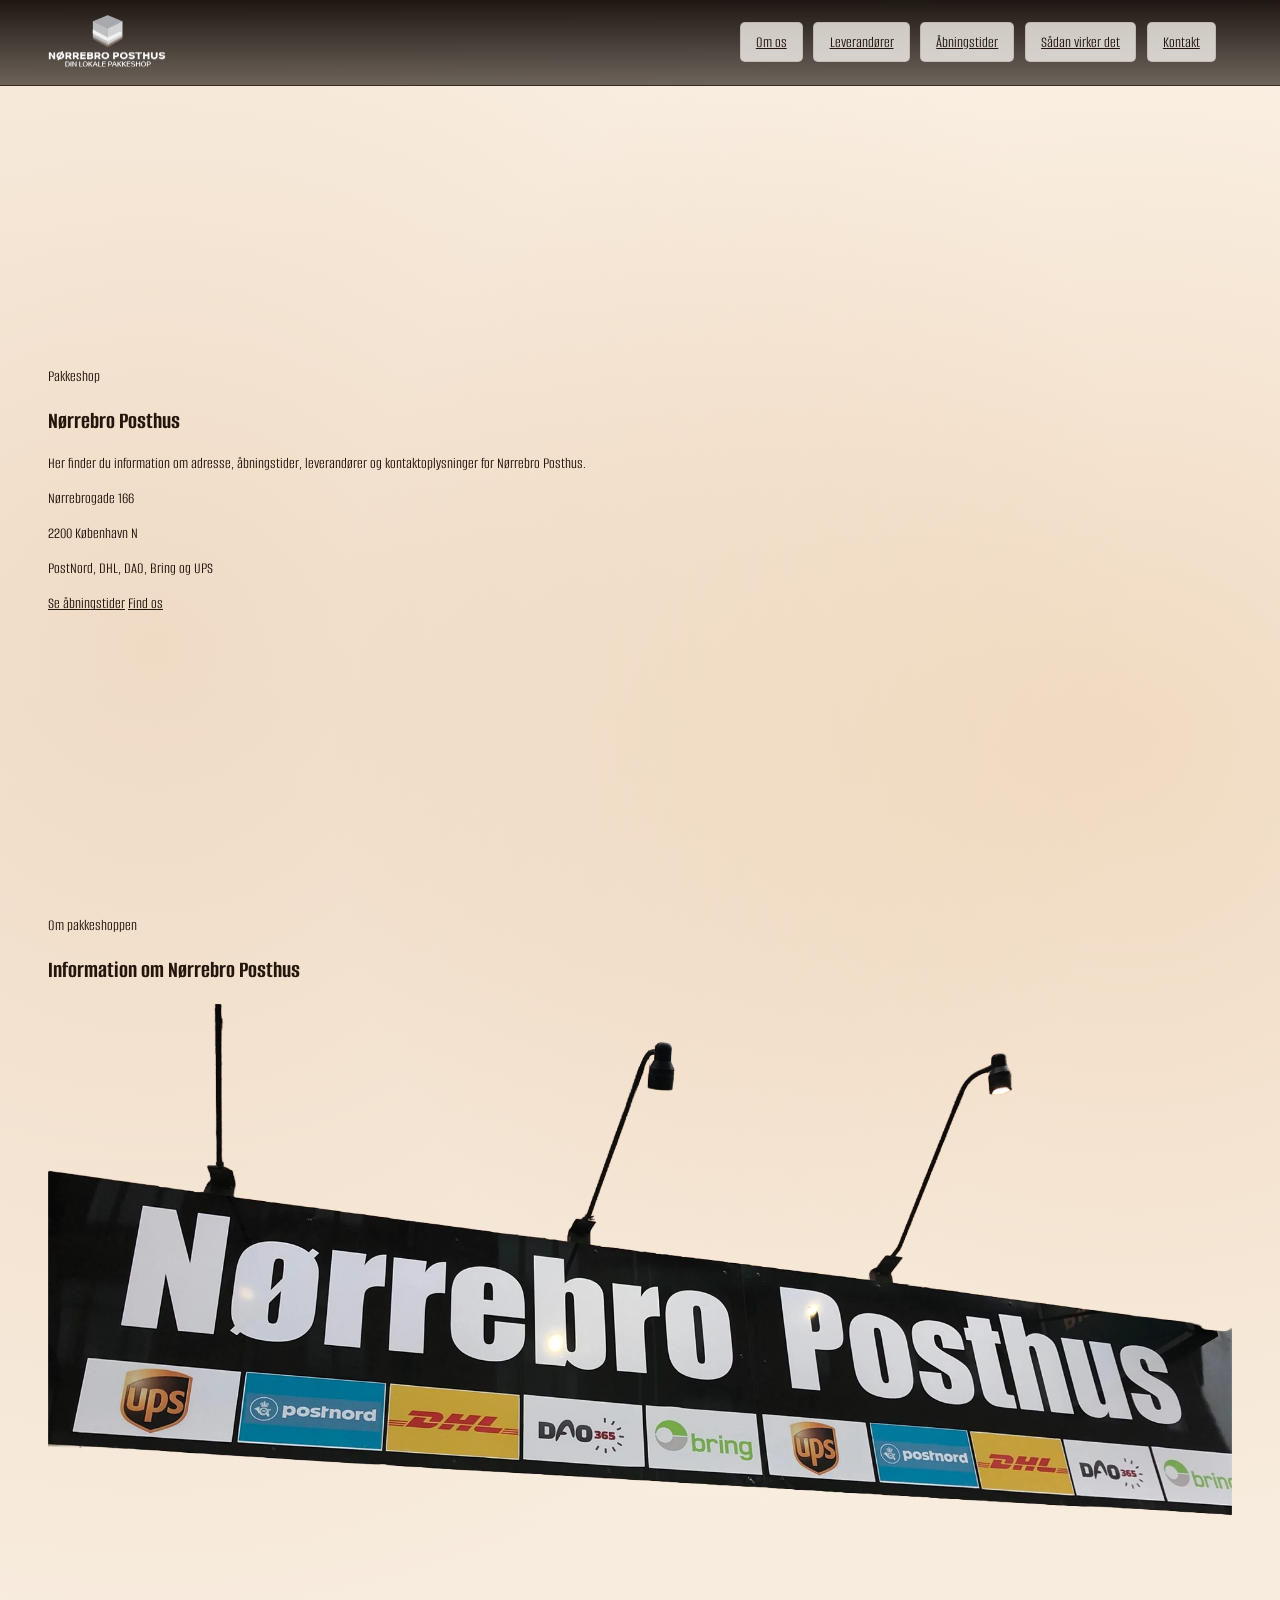
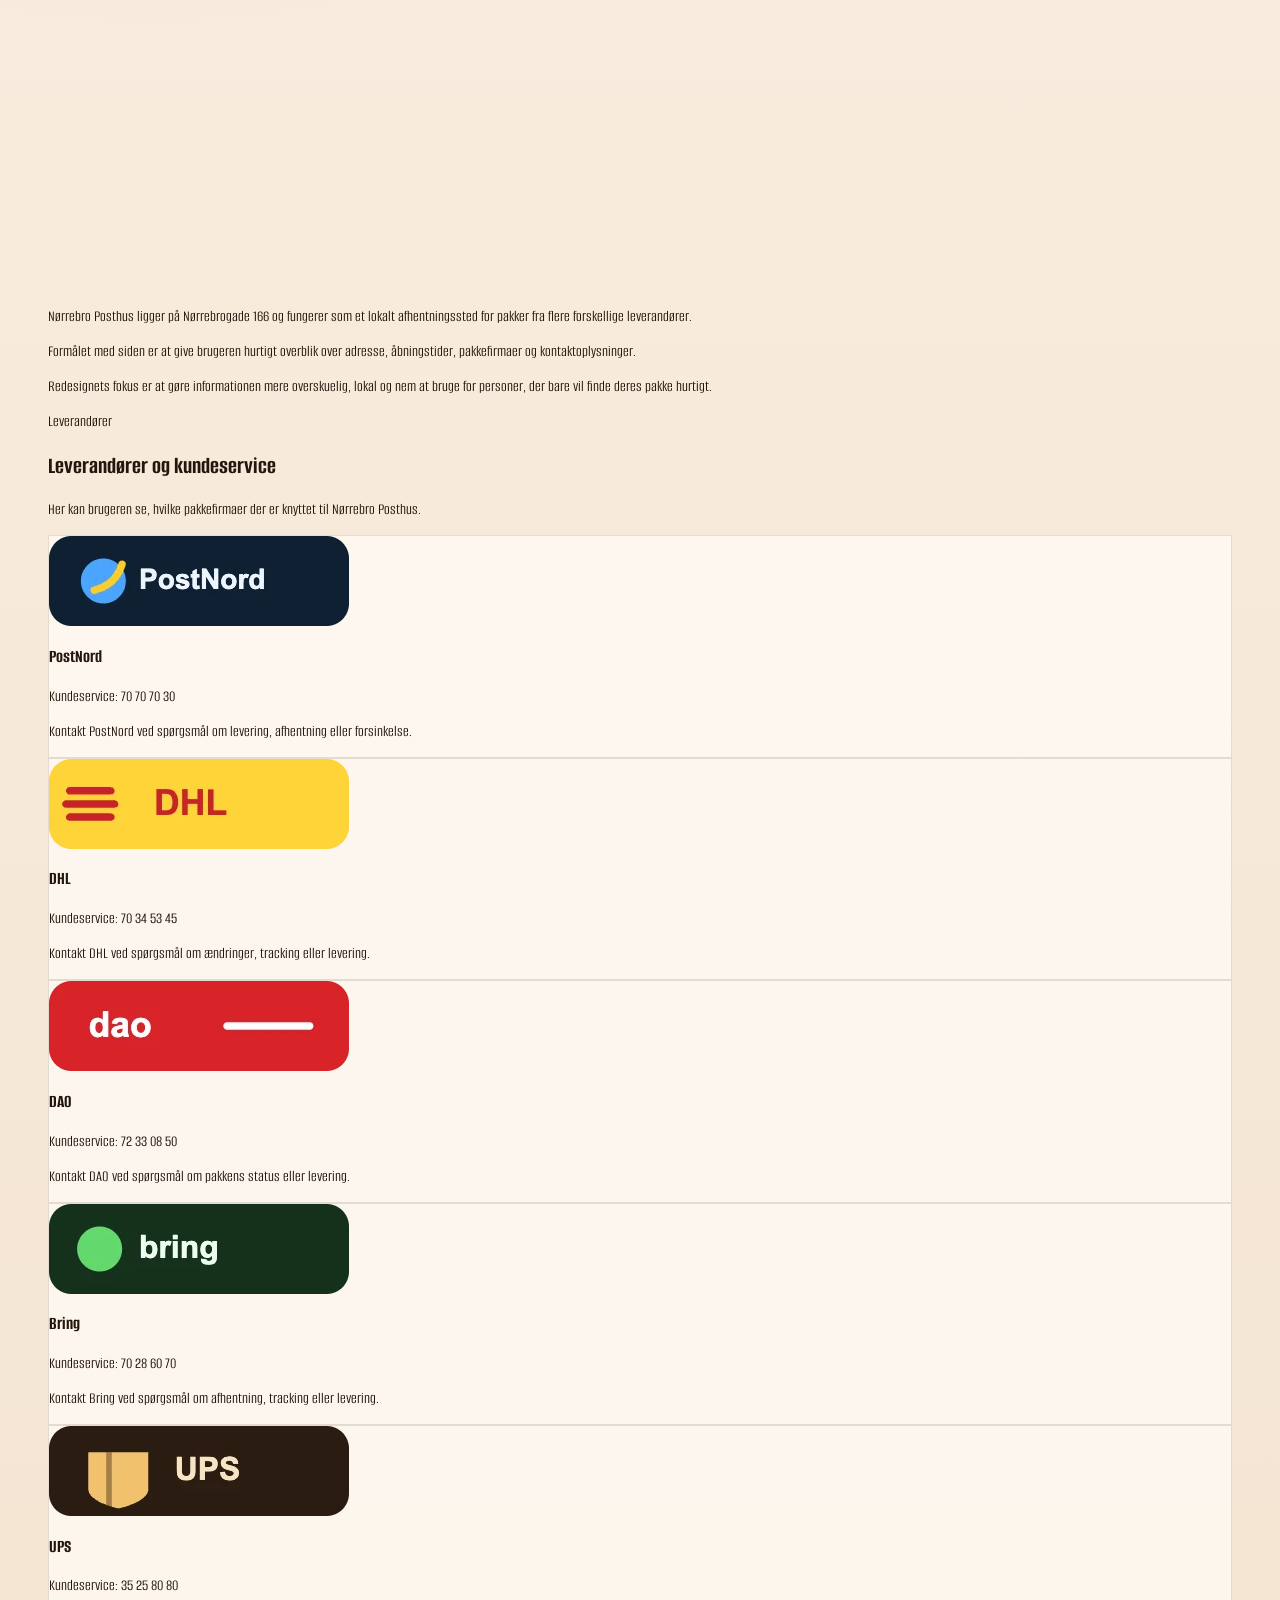
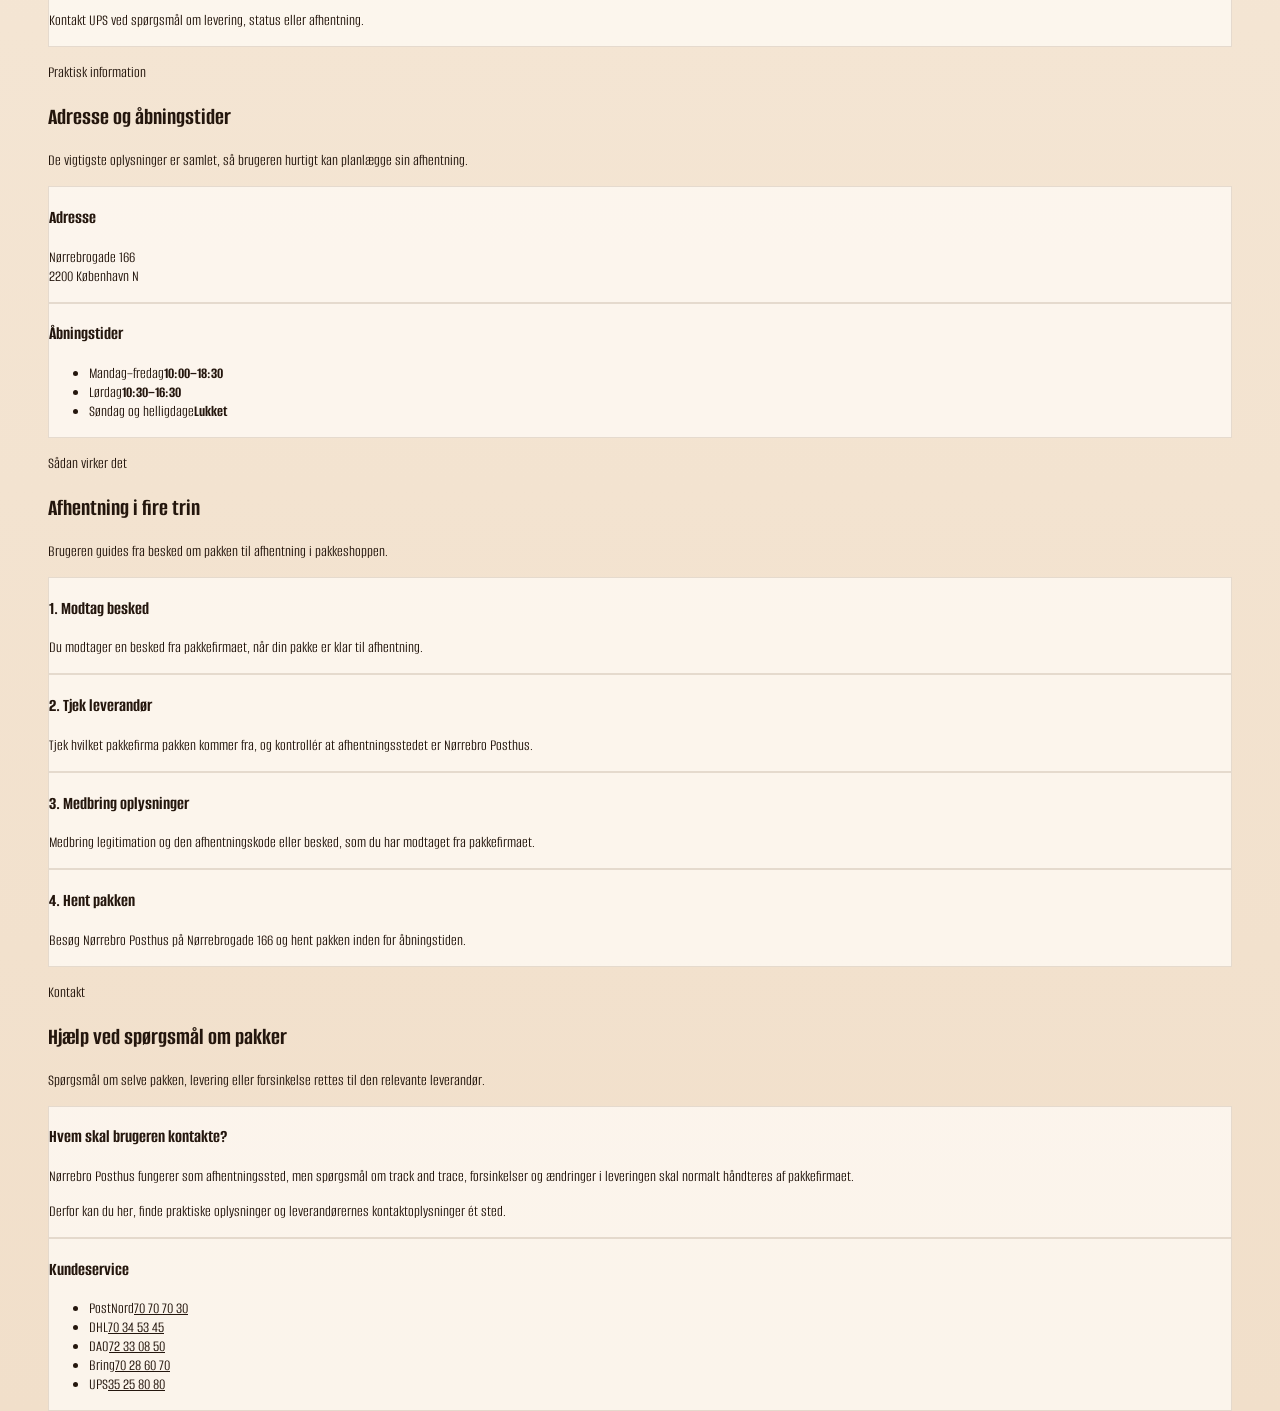
==== commit d7293dba: "Add files via upload" ====
--- a/index.html
+++ b/index.html
@@ -104,7 +104,7 @@
 
         <div class="about-grid">
           <article class="about-card">
-            <img src="img/facade.png" alt="Facade ved Nørrebro Posthus" loading="lazy" />
+            <img src="img/Facade.webp" alt="Facade ved Nørrebro Posthus" loading="lazy" />
           </article>
 
           <article class="about-card">
@@ -231,7 +231,7 @@
             <h3>Hvem skal brugeren kontakte?</h3>
             <p>Nørrebro Posthus fungerer som afhentningssted, men spørgsmål om track and trace, forsinkelser og ændringer i leveringen skal normalt håndteres af pakkefirmaet.</p>
 
-            <p>Derfor samler siden både pakkeshoppens praktiske oplysninger og leverandørernes kontaktoplysninger ét sted.</p>
+            <p>Derfor kan du her, finde praktiske oplysninger og leverandørernes kontaktoplysninger ét sted.</p>
           </article>
 
           <article class="help-card">
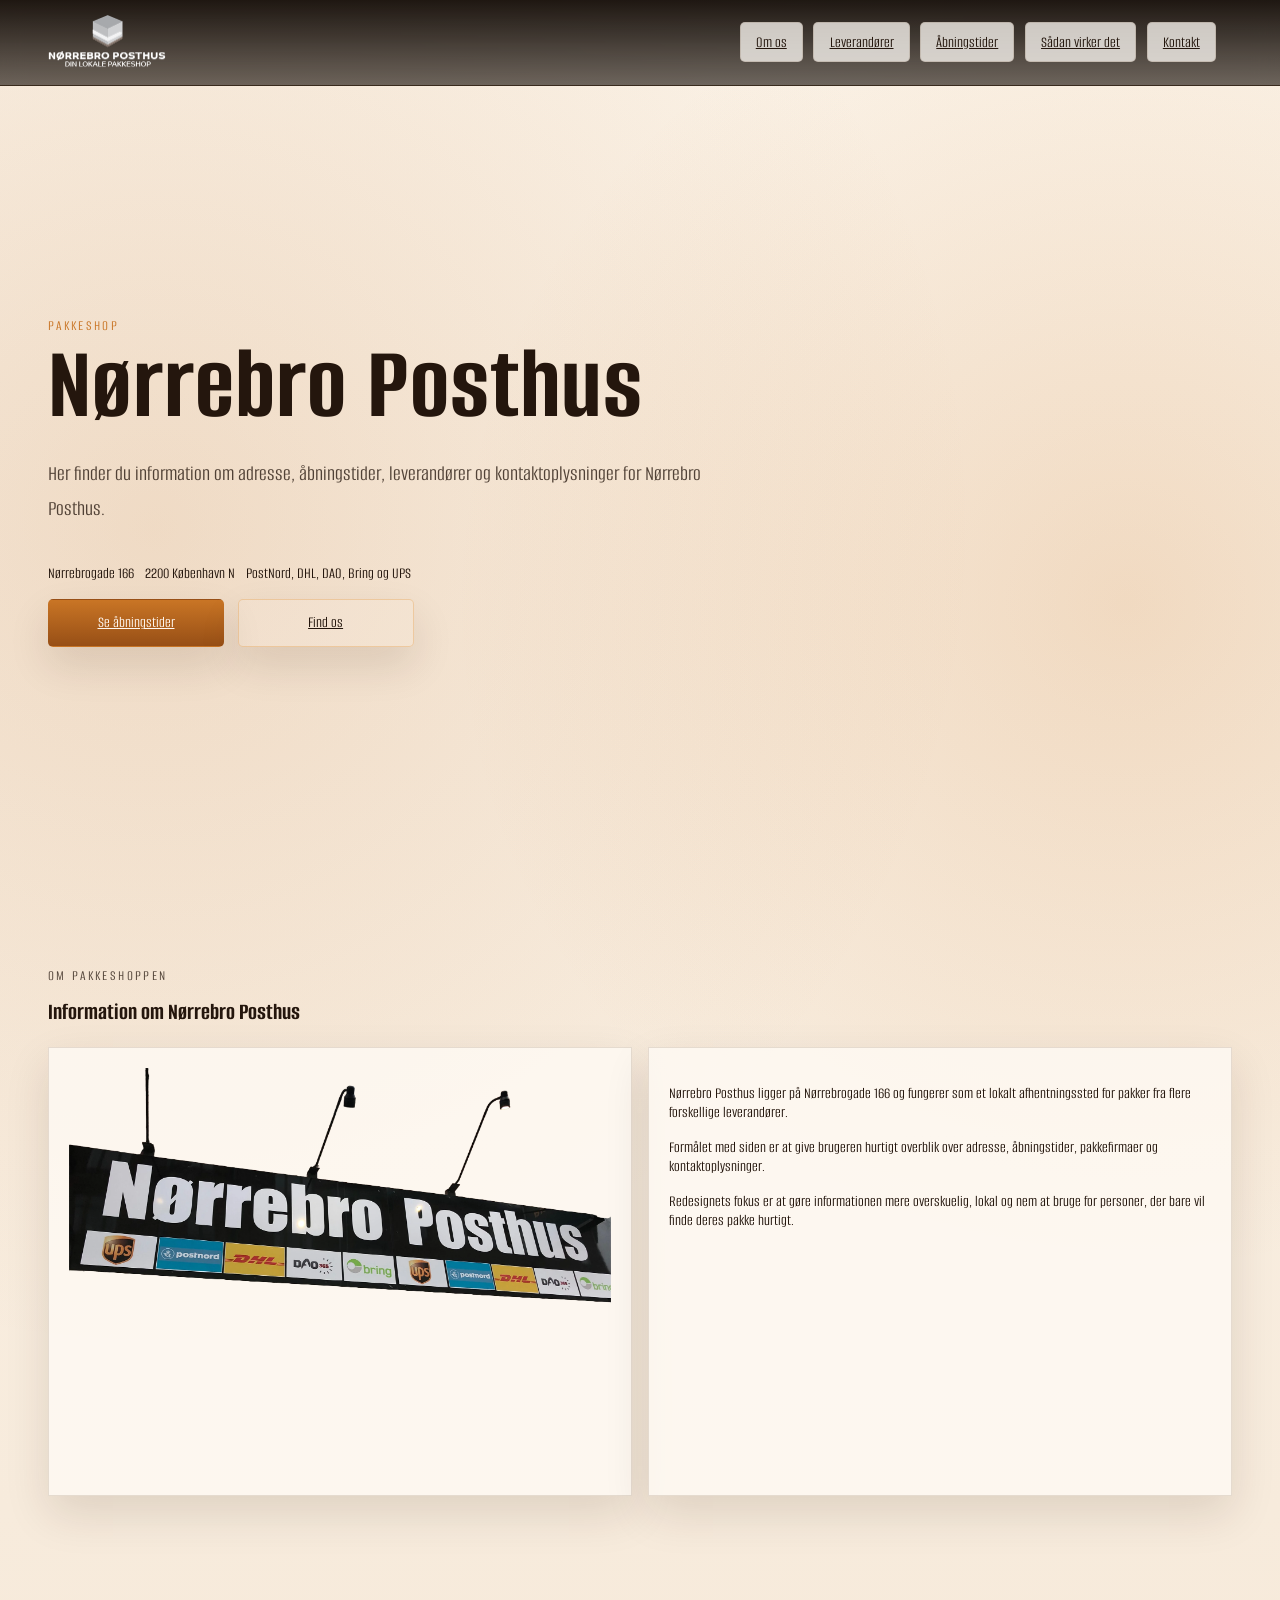
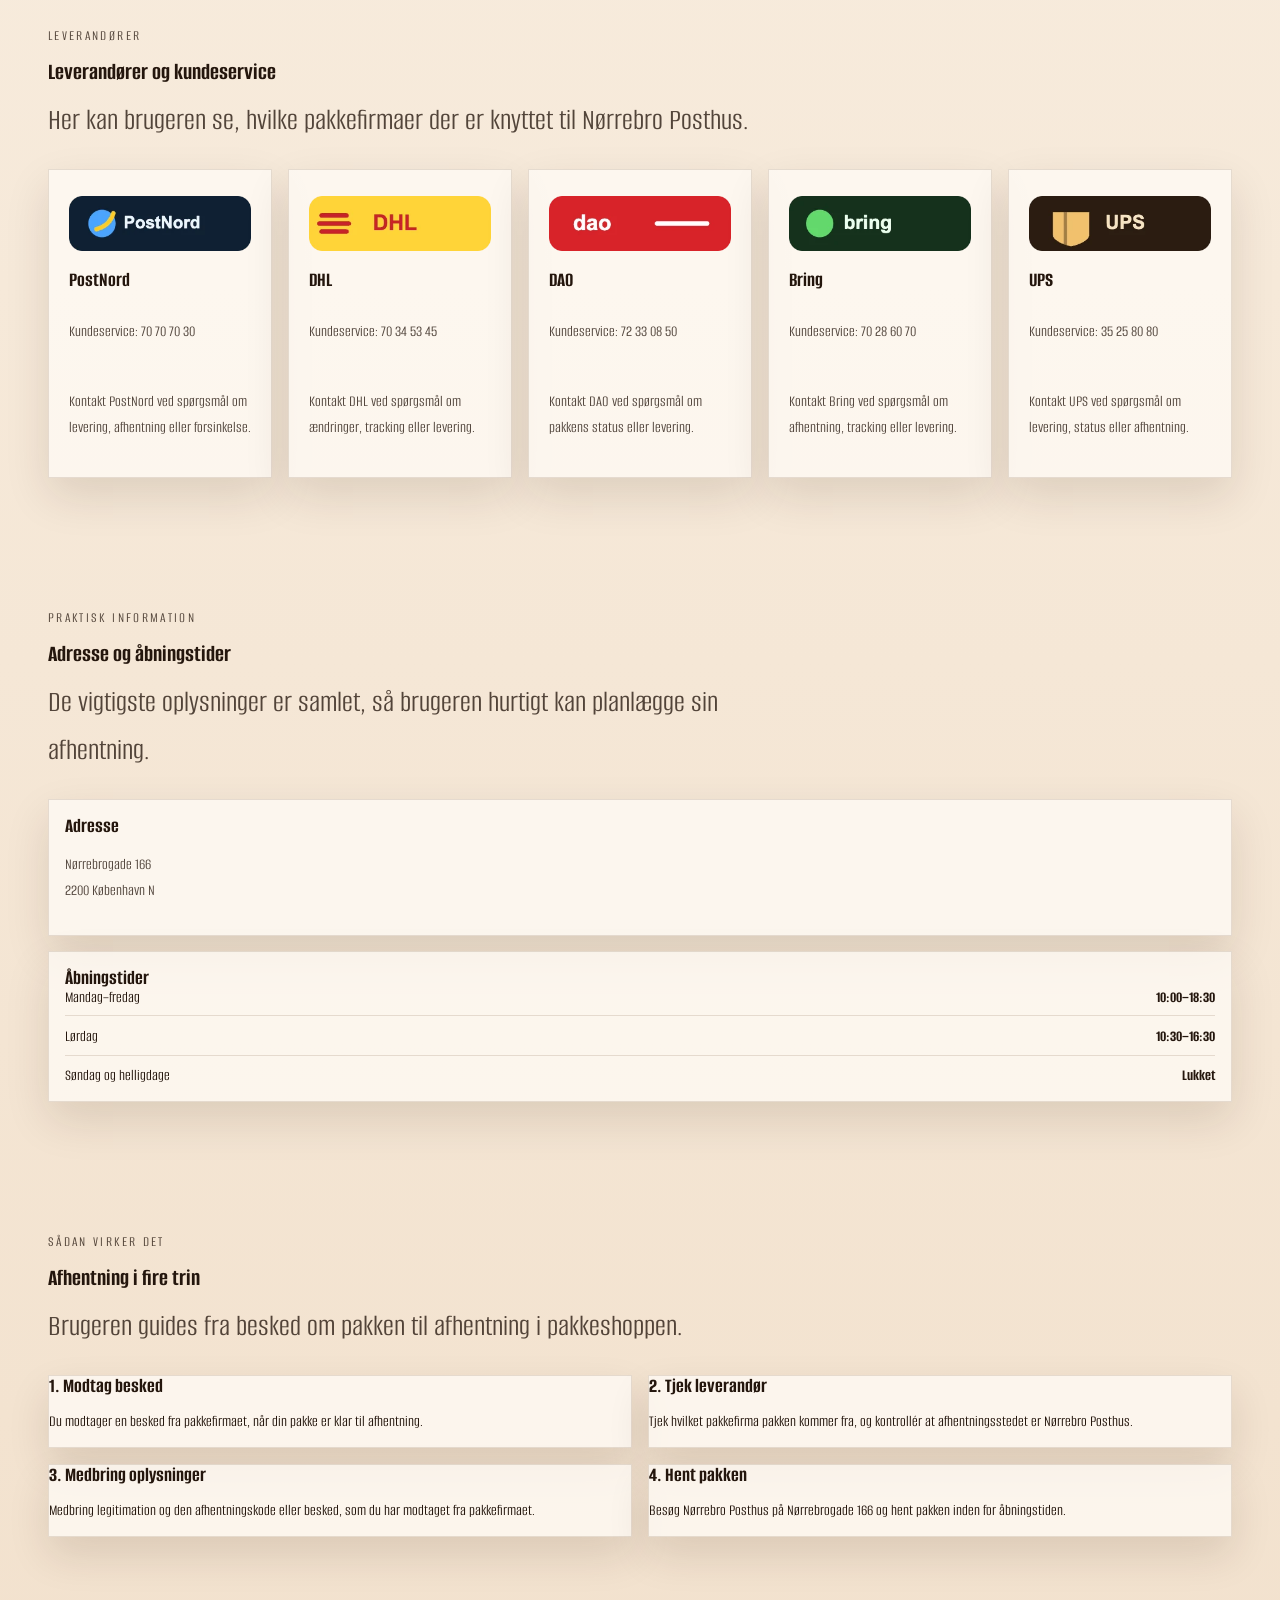
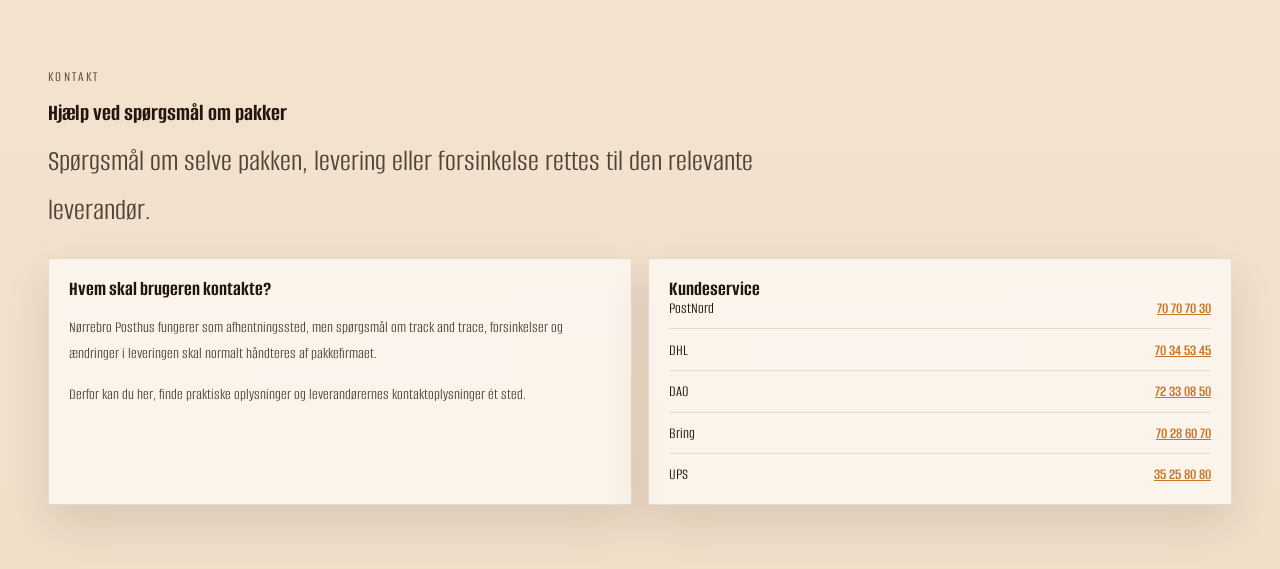
==== commit b9a05aa8: "Add files via upload" ====
--- a/index.html
+++ b/index.html
@@ -11,6 +11,8 @@
     <link rel="stylesheet" href="css/layout.css" />
     <link rel="stylesheet" href="css/fonts.css" />
     <link rel="stylesheet" href="css/responsive.css" />
+    <link rel="stylesheet" href="css/gallery.css" />
+    <link rel="stylesheet" href="css/scroll.css" />
     <title>Nørrebro Posthus</title>
   </head>
 
@@ -196,7 +198,9 @@
           <p class="subheading">Brugeren guides fra besked om pakken til afhentning i pakkeshoppen.</p>
         </div>
 
-        <div class="gallery-grid">
+        <!-- har ændret gallery grid til info steps -->
+
+        <div class="info-steps">
           <article class="gallery-card">
             <h3>1. Modtag besked</h3>
             <p>Du modtager en besked fra pakkefirmaet, når din pakke er klar til afhentning.</p>
--- a/css/general.css
+++ b/css/general.css
@@ -37,9 +37,47 @@
   --radius: 5px;
 }
 
+/* theme root hvis nødvendigt */
+
 :root[data-theme="light"] .site-header {
   background: linear-gradient(180deg, rgba(251, 243, 232, 0.96), rgba(251, 243, 232, 0.74));
   border-bottom-color: rgba(88, 49, 18, 0.08);
+}
+
+:root[data-theme="light"] .button--ghost {
+  background: rgba(255, 255, 255, 0.84);
+}
+
+:root[data-theme="light"] .hero__details li {
+  background: transparent;
+}
+
+:root[data-theme="light"] .hero-visual {
+  background: linear-gradient(180deg, rgba(255, 255, 255, 0.62), rgba(255, 255, 255, 0.12)), linear-gradient(180deg, rgba(248, 229, 206, 0.92), rgba(241, 214, 180, 0.9));
+}
+
+:root[data-theme="light"] .about-card__overlay {
+  background: rgba(44, 26, 14, 0.54);
+}
+
+:root[data-theme="light"] .about-card--media:hover .about-card__overlay,
+:root[data-theme="light"] .about-card--media:focus-within .about-card__overlay {
+  background: rgba(44, 26, 14, 0.84);
+}
+
+:root[data-theme="light"] .feature__overlay {
+  background: rgba(44, 26, 14, 0.84);
+}
+
+:root[data-theme="light"] .info-note {
+  background: rgba(255, 255, 255, 0.6);
+}
+
+/*  */
+
+.button--ghost:hover,
+.button--ghost:focus-visible {
+  background: var(--accent-warm-soft);
 }
 
 * {
--- a/css/layout.css
+++ b/css/layout.css
@@ -3,6 +3,8 @@
   max-width: 100%;
 }
 
+/* BUTTON */
+
 a,
 button {
   font: inherit;
@@ -15,6 +17,42 @@
 button {
   color: inherit;
 }
+
+/* EXTRA BUTTON CSS */
+.button {
+  display: inline-flex;
+  align-items: center;
+  justify-content: center;
+  min-width: 11rem;
+  padding: 0.85rem 1.3rem;
+  border-radius: 5px;
+  border: 1px solid transparent;
+  background: linear-gradient(180deg, var(--accent-warm) 0%, var(--accent-warm-strong) 100%);
+  color: var(--accent-contrast);
+  box-shadow: var(--shadow);
+  transition:
+    transform 180ms ease,
+    background-color 180ms ease;
+}
+
+.button--ghost {
+  background: rgba(255, 255, 255, 0.08);
+  color: var(--text);
+  border-color: rgba(224, 151, 63, 0.34);
+}
+
+.button--small {
+  min-width: 0;
+  padding: 0.68rem 1rem;
+  font-size: 0.95rem;
+}
+
+.button--ghost:hover,
+.button--ghost:focus-visible {
+  background: var(--accent-warm-soft);
+}
+
+/* --- */
 
 /* nav css */
 .site-header {
@@ -156,6 +194,12 @@
   border-color: rgba(255, 255, 255, 0.04);
 }
 
+.nav-controls {
+  display: flex;
+  align-items: center;
+  gap: 0.75rem;
+}
+
 /* hero section */
 
 .hero {
@@ -165,6 +209,7 @@
   padding: 7rem 0 3rem;
 }
 
+/* inner hero */
 .sub-hero {
   width: min(100% - 2rem, 74rem);
   margin-inline: auto;
@@ -172,3 +217,423 @@
   gap: 2rem;
   align-items: center;
 }
+
+/* more hero */
+
+.hero__lead,
+.provider-card p,
+.feature__copy p,
+.section-heading p,
+.info-card p,
+.site-footer p,
+.site-footer li,
+.help-card p,
+.checklist li {
+  line-height: 1.6;
+  color: var(--muted);
+}
+
+.hero__lead {
+  max-width: 42rem;
+  font-size: clamp(1.08rem, 2vw, 1.35rem);
+}
+
+.hero__details {
+  display: flex;
+  flex-wrap: wrap;
+  gap: 0.7rem;
+  list-style: none;
+  padding: 0;
+  margin: 0;
+}
+
+.hero__details li {
+  padding: 0;
+  color: var(--text);
+}
+
+.hero__actions {
+  display: flex;
+  flex-wrap: wrap;
+  gap: 0.85rem;
+}
+
+.hero-visual {
+  position: relative;
+  min-height: 25rem;
+  overflow: hidden;
+  border: 1px solid var(--line);
+  border-radius: calc(var(--radius) * 1.2);
+  background: linear-gradient(180deg, rgba(255, 255, 255, 0.04), rgba(255, 255, 255, 0)), linear-gradient(180deg, rgba(35, 20, 10, 0.78), rgba(14, 9, 5, 0.94));
+  box-shadow: var(--shadow);
+}
+
+/* ---' */
+
+/* eyebrow */
+
+.eyebrow {
+  margin: 0;
+  color: var(--accent-warm);
+  text-transform: uppercase;
+  letter-spacing: 0.16em;
+  font-size: 0.92rem;
+}
+
+.about-card__eyebrow {
+  color: #f6d4b1;
+  font-size: 0.76rem;
+  letter-spacing: 0.09em;
+  text-transform: uppercase;
+}
+/*  */
+
+/* HH */
+
+h1,
+h2,
+h3 {
+  margin: 0;
+  line-height: 0.96;
+}
+
+h1 {
+  font-size: clamp(3.4rem, 10vw, 6.6rem);
+  letter-spacing: 0.01em;
+}
+
+h3 {
+  font-size: 1.3rem;
+}
+
+.content-block,
+.feature,
+.gallery {
+  padding: 4rem 0;
+}
+
+/* HEADING */
+
+.section-heading {
+  display: grid;
+  gap: 0.8rem;
+  margin-bottom: 1.5rem;
+}
+
+.subheading {
+  margin: 0;
+  max-width: 46rem;
+  font-size: clamp(1.28rem, 3vw, 1.9rem);
+  color: var(--text);
+}
+
+/* provider card aka. pakke levandørere */
+
+.about-card__overlay p:last-child {
+  color: rgba(251, 241, 231, 0.86);
+}
+
+.about-card--copy {
+  display: grid;
+  gap: 1rem;
+  align-content: start;
+}
+
+.stat-card {
+  display: grid;
+  gap: 0.25rem;
+  padding: 0;
+}
+
+.stat-card__value {
+  font-size: clamp(2rem, 5vw, 3rem);
+  font-weight: 700;
+  line-height: 1;
+  color: var(--text);
+}
+
+.stat-card__label {
+  color: var(--muted);
+  text-transform: uppercase;
+  letter-spacing: 0.08em;
+  font-size: 0.9rem;
+}
+
+.provider-card {
+  display: grid;
+  gap: 0.8rem;
+  transition:
+    transform 180ms ease,
+    border-color 180ms ease;
+}
+
+.provider-card__logo {
+  width: 100%;
+  height: 4.25rem;
+  object-fit: contain;
+  justify-self: start;
+}
+
+.provider-card__badge {
+  margin: 0;
+  justify-self: start;
+  padding: 0;
+  color: var(--accent-warm);
+  letter-spacing: 0.08em;
+  text-transform: uppercase;
+  font-size: 0.76rem;
+}
+
+.provider-card__phone {
+  margin: 0;
+  color: var(--accent-warm);
+  font-weight: 600;
+}
+
+.provider-card__actions {
+  margin-top: auto;
+}
+
+/* feature */
+
+.feature {
+  display: grid;
+  gap: 1.4rem;
+}
+
+.feature__media {
+  position: relative;
+  overflow: hidden;
+}
+
+.feature__media img,
+.feature__map {
+  width: 100%;
+  height: 100%;
+  min-height: 24rem;
+}
+
+.feature__media img {
+  object-fit: cover;
+}
+
+.feature__map {
+  display: block;
+  border: 0;
+  scroll-margin-top: 6.5rem;
+}
+
+.feature__overlay {
+  position: absolute;
+  inset: auto 1rem 1rem 1rem;
+  padding: 1rem 1.1rem;
+  border-radius: var(--radius);
+  border: 1px solid rgba(224, 151, 63, 0.32);
+  background: linear-gradient(180deg, rgba(18, 10, 5, 0.84), rgba(43, 25, 12, 0.9));
+  color: #fbf1e7;
+}
+
+.feature__overlay p {
+  margin: 0;
+  font-size: clamp(1.3rem, 3vw, 2rem);
+  font-weight: 700;
+  line-height: 1.05;
+}
+
+.feature__copy {
+  display: grid;
+  gap: 0.95rem;
+  align-content: center;
+}
+
+/* INFORMATION */
+
+.info-stack {
+  display: grid;
+  gap: 0.9rem;
+}
+
+.info-card {
+  padding: 1rem;
+}
+
+.info-note {
+  margin: 0;
+  padding: 0.95rem 1rem;
+  border-left: 3px solid var(--accent-warm);
+  background: linear-gradient(90deg, var(--accent-warm-soft), rgba(255, 255, 255, 0.04));
+  border-radius: var(--radius);
+}
+
+/* TIDER */
+
+.hours-list,
+.checklist {
+  margin: 0;
+  padding: 0;
+  list-style: none;
+}
+
+.hours-list {
+  display: grid;
+  gap: 0.65rem;
+}
+
+.hours-list li {
+  display: flex;
+  justify-content: space-between;
+  gap: 1rem;
+  padding-bottom: 0.55rem;
+  border-bottom: 1px solid var(--line);
+}
+
+.hours-list li:last-child {
+  padding-bottom: 0;
+  border-bottom: 0;
+}
+
+.hours-list span,
+.hours-list strong {
+  color: var(--text);
+}
+
+/* STEPS FOR AFHENTNING */
+
+.gallery-card {
+  overflow: hidden;
+  transition:
+    transform 180ms ease,
+    border-color 180ms ease;
+}
+
+.gallery-card img {
+  width: 100%;
+  aspect-ratio: 4 / 3;
+  object-fit: cover;
+}
+
+.gallery-card__image--id-card {
+  display: block;
+  aspect-ratio: 260.666 / 190.612;
+  object-position: center;
+  object-fit: contain;
+  box-sizing: border-box;
+  padding: 0;
+  background: #fbf3e8;
+}
+
+.gallery-card figcaption {
+  padding: 1rem 1rem 1.1rem;
+  font-size: 1.04rem;
+  font-weight: 500;
+  color: var(--text);
+}
+
+.gallery-card figcaption strong {
+  color: var(--accent-warm);
+}
+
+/* HJÆLP */
+
+help-grid {
+  align-items: start;
+}
+
+.tag-list {
+  display: flex;
+  flex-wrap: wrap;
+  gap: 0.65rem;
+  margin-top: 1rem;
+}
+
+.tag-list span {
+  padding: 0;
+  color: var(--accent-warm);
+  text-transform: uppercase;
+  letter-spacing: 0.09em;
+  font-size: 0.78rem;
+}
+
+.checklist {
+  display: grid;
+  gap: 0.78rem;
+}
+
+.contact-list {
+  margin: 0;
+  padding: 0;
+  list-style: none;
+  display: grid;
+  gap: 0.7rem;
+}
+
+.contact-list li {
+  display: flex;
+  justify-content: space-between;
+  gap: 1rem;
+  padding-bottom: 0.65rem;
+  border-bottom: 1px solid var(--line);
+}
+
+.contact-list li:last-child {
+  padding-bottom: 0;
+  border-bottom: 0;
+}
+
+.contact-list span {
+  color: var(--text);
+}
+
+.contact-list a {
+  color: var(--accent-warm);
+  font-weight: 600;
+}
+
+.checklist li {
+  position: relative;
+  padding-left: 1.5rem;
+}
+
+.checklist li::before {
+  content: "";
+  position: absolute;
+  left: 0;
+  top: 0.58rem;
+  width: 0.58rem;
+  height: 0.58rem;
+  border-radius: 50%;
+  background: var(--accent-warm);
+}
+
+/*  */
+
+/* FOOTER OG REVEAL */
+
+.site-footer {
+  padding: 0 0 3rem;
+}
+
+.site-footer__inner {
+  display: grid;
+  gap: 1rem;
+}
+
+.site-footer ul {
+  margin: 0;
+  padding-left: 1rem;
+}
+
+.reveal {
+  opacity: 0;
+  transform: translateY(30px);
+  transition:
+    opacity 600ms ease,
+    transform 600ms ease;
+}
+
+.reveal.is-visible {
+  opacity: 1;
+  transform: translateY(0);
+}
+
+/* flere gallery og billede settings in gellery.css filen ;) */
--- a/css/fonts.css
+++ b/css/fonts.css
@@ -21,3 +21,21 @@
   font-weight: 100 900;
   font-display: swap;
 }
+
+/* fonts for all */
+
+.brand__text strong,
+h1,
+h2,
+h3,
+.subheading,
+.nav-menu a,
+.theme-switch-text,
+.site-footer li {
+  font-family: var(--font-sans);
+}
+
+.about-card__overlay h3 {
+  font-size: clamp(1.4rem, 3vw, 2.1rem);
+  line-height: 1;
+}
--- a/css/responsive.css
+++ b/css/responsive.css
@@ -86,7 +86,7 @@
     grid-template-columns: repeat(5, minmax(0, 1fr));
   }
 
-  .gallery-grid {
+  .info-steps {
     grid-template-columns: repeat(2, minmax(0, 1fr));
   }
 }
--- a/css/gallery.css
+++ b/css/gallery.css
@@ -0,0 +1,93 @@
+.provider-grid,
+.info-steps,
+.help-grid,
+.about-grid {
+  display: grid;
+  gap: 1rem;
+}
+
+.provider-card,
+.gallery-card,
+.feature__media,
+.feature__copy,
+.help-card,
+.about-card,
+.info-card,
+.site-footer__inner > div {
+  border-radius: var(--radius);
+  box-shadow: var(--shadow);
+}
+
+.provider-card,
+.help-card,
+.about-card,
+.feature__copy,
+.site-footer__inner > div {
+  padding: 1.25rem;
+}
+
+.about-grid {
+  align-items: stretch;
+}
+
+.about-card {
+  border: 1px solid var(--line);
+  background: var(--surface);
+}
+
+.about-card--media {
+  position: relative;
+  display: grid;
+  place-items: center;
+  overflow: hidden;
+  padding: 0;
+}
+
+.about-card--media img {
+  width: 100%;
+  height: 100%;
+  min-height: 22rem;
+  object-fit: cover;
+}
+
+.about-card__overlay {
+  position: absolute;
+  left: 50%;
+  top: 50%;
+  width: min(calc(100% - 2rem), 22rem);
+  display: grid;
+  gap: 0.3rem;
+  padding: 1rem 1.1rem;
+  transform: translate(-50%, -50%);
+  border-radius: var(--radius);
+  border: 1px solid rgba(224, 151, 63, 0.32);
+  background: linear-gradient(180deg, rgba(18, 10, 5, 0.56), rgba(43, 25, 12, 0.66));
+  color: #fbf1e7;
+  text-align: center;
+  justify-items: center;
+  opacity: 0.78;
+  box-shadow: 0 10px 24px rgba(12, 6, 3, 0.16);
+  backdrop-filter: blur(4px);
+  transition:
+    opacity 180ms ease,
+    background-color 180ms ease,
+    border-color 180ms ease,
+    box-shadow 180ms ease;
+}
+
+/* card hover */
+
+.about-card--media:hover .about-card__overlay,
+.about-card--media:focus-within .about-card__overlay {
+  opacity: 1;
+  border-color: rgba(224, 151, 63, 0.48);
+  background: linear-gradient(180deg, rgba(18, 10, 5, 0.84), rgba(43, 25, 12, 0.9));
+  box-shadow: 0 16px 34px rgba(12, 6, 3, 0.26);
+}
+
+.about-card__overlay h3,
+.about-card__overlay p {
+  margin: 0;
+}
+
+/* MERE GALLERY */
--- a/css/scroll.css
+++ b/css/scroll.css
@@ -0,0 +1,57 @@
+.scroll-fab {
+  position: fixed;
+  right: 1rem;
+  bottom: 1rem;
+  z-index: 15;
+  min-width: auto;
+  padding: 0;
+  border: 0;
+  background: transparent;
+  color: var(--accent-warm);
+  cursor: pointer;
+  backdrop-filter: none;
+  box-shadow: none;
+  display: inline-flex;
+  gap: 0.45rem;
+  justify-content: center;
+  align-items: center;
+  font-size: 0.92rem;
+  font-weight: 600;
+  line-height: 1;
+  letter-spacing: 0.02em;
+  text-shadow: 0 2px 10px rgba(14, 9, 5, 0.4);
+  transition:
+    color 180ms ease,
+    text-shadow 180ms ease,
+    bottom 180ms ease;
+}
+
+:root[data-theme="light"] .scroll-fab {
+  color: var(--accent-warm-strong);
+  text-shadow: 0 2px 8px rgba(251, 243, 232, 0.55);
+}
+
+.scroll-fab:hover,
+.scroll-fab:focus-visible {
+  color: var(--accent-warm-strong);
+  text-shadow: 0 2px 12px rgba(14, 9, 5, 0.28);
+}
+
+:root[data-theme="light"] .scroll-fab:hover,
+:root[data-theme="light"] .scroll-fab:focus-visible {
+  color: var(--accent-warm);
+  text-shadow: 0 2px 10px rgba(251, 243, 232, 0.4);
+}
+
+.scroll-fab::after {
+  content: "";
+  width: 0.72rem;
+  height: 0.72rem;
+  border-right: 2px solid currentColor;
+  border-bottom: 2px solid currentColor;
+  transform: translateY(-0.08rem) rotate(45deg);
+}
+
+.scroll-fab.is-top::after {
+  transform: translateY(0.08rem) rotate(225deg);
+}
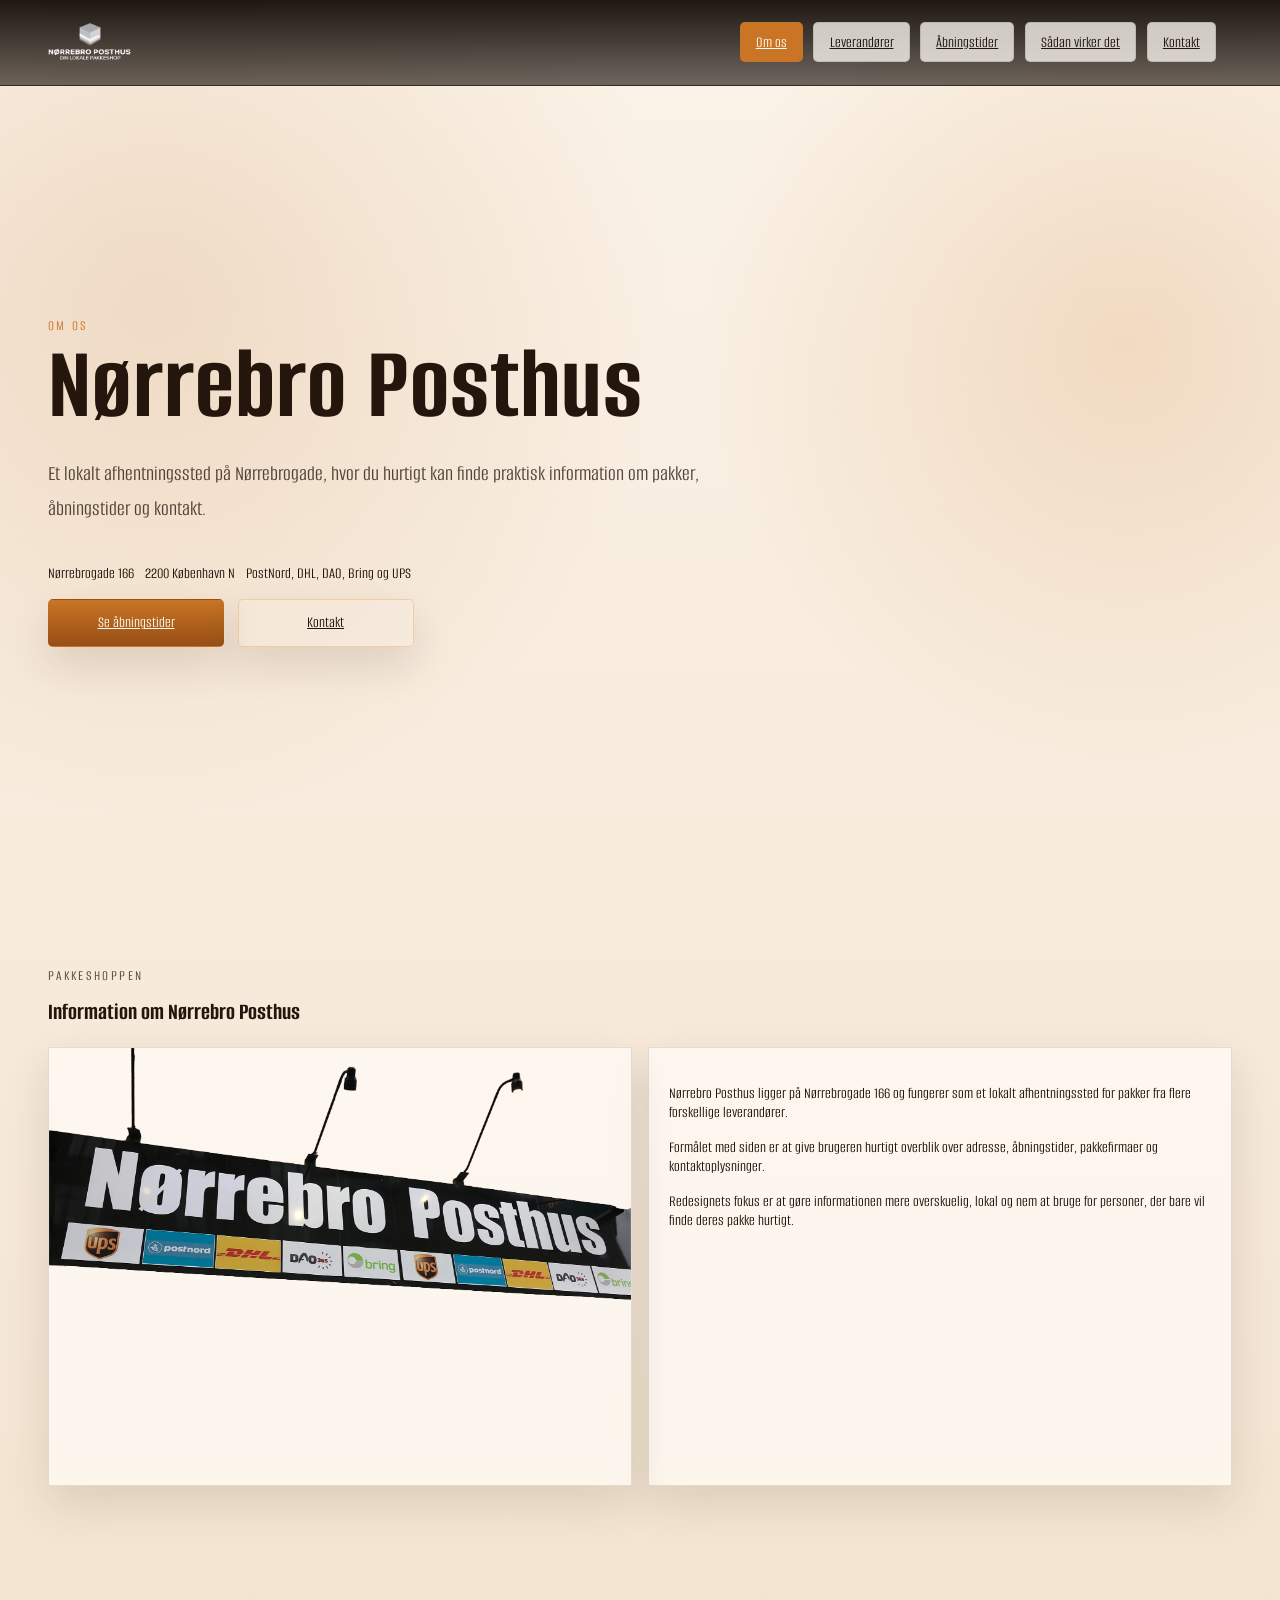
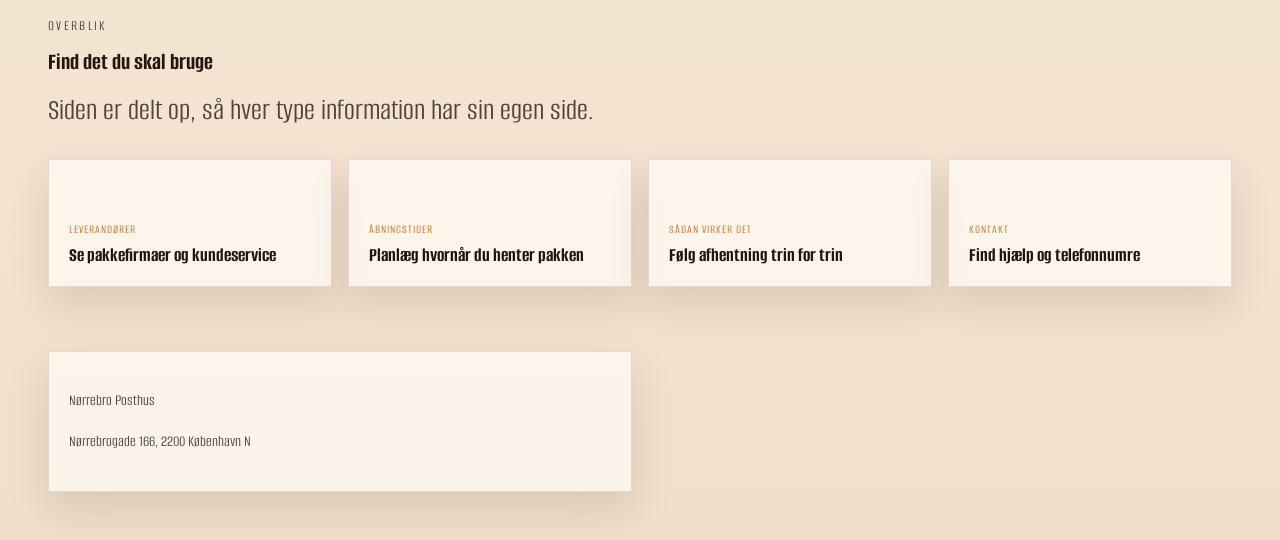
==== commit bc83b856: "opdelt sites" ====
--- a/index.html
+++ b/index.html
@@ -1,262 +1,132 @@
-<!doctype html>
-<html lang="da" data-theme="dark">
-  <head>
-    <meta charset="UTF-8" />
-    <meta name="viewport" content="width=device-width, initial-scale=1.0" />
-    <meta name="robots" content="noindex" />
-    <meta name="theme-color" content="#110b07" />
-    <link rel="icon" href="favicon.svg" sizes="any" type="image/svg+xml" />
-    <link rel="shortcut icon" href="favicon.svg" type="image/svg+xml" />
-    <link rel="stylesheet" href="css/general.css" />
-    <link rel="stylesheet" href="css/layout.css" />
-    <link rel="stylesheet" href="css/fonts.css" />
-    <link rel="stylesheet" href="css/responsive.css" />
-    <link rel="stylesheet" href="css/gallery.css" />
-    <link rel="stylesheet" href="css/scroll.css" />
-    <title>Nørrebro Posthus</title>
-  </head>
-
-  <body>
-    <header class="site-header">
-      <nav class="site-nav" aria-label="Hovedmenu">
-        <a href="anchor">
-          <img src="img/logo-nbph.png" alt="Posthuslogo" />
-
-          <!-- <span class="brand_text">
-            <strong>Nørrebro</strong>
-            <span>Posthus</span>
-          </span> -->
-        </a>
-
-        <div class="nav-menu" id="nav-menu">
-          <a href="#about">Om os</a>
-          <a href="#providers">Leverandører</a>
-          <a href="#hours"> Åbningstider </a>
-          <a href="#guide">Sådan virker det</a>
-          <a href="#help">Kontakt</a>
-        </div>
-
-        <!-- nav btns (burger and darkmode) -->
-
-        <div class="nav-controls">
-          <!-- darkmode -->
-
-          <!-- <button id="theme-toggle" class="theme-switch" type="button" role="switch" aria-checked="true" aria-label="Skift til lys tilstand" data-tooltip="light mode">
-            <span class="theme-switch-track" aria-hidden="true">
-              <span class="theme-switch-icon theme-switch-icon--moon">☾</span>
-              <span class="theme-switch-icon theme-switch-icon--sun">☀</span>
-              <span class="theme-switch-thumb"></span>
-            </span>
-            <span class="theme-switch-text visually-hidden">Lys</span>
-          </button> -->
-          <!-- burger -->
-          <button class="burger" type="button" aria-expanded="false" aria-controls="nav-menu" aria-label="Åbn menu">
-            <span class="line"></span>
-            <span class="line"></span>
-            <span class="line"></span>
-          </button>
-        </div>
-      </nav>
-    </header>
-
-    <main id="top">
-      <section class="hero">
-        <div class="sub-hero">
-          <div class="reveal">
-            <p class="eyebrow">Pakkeshop</p>
-            <h1>Nørrebro Posthus</h1>
-            <p class="hero__lead">Her finder du information om adresse, åbningstider, leverandører og kontaktoplysninger for Nørrebro Posthus.</p>
-
-            <div class="hero__details" aria-label="Nøgleinformation">
-              <p>Nørrebrogade 166</p>
-              <p>2200 København N</p>
-              <p>PostNord, DHL, DAO, Bring og UPS</p>
-            </div>
-
-            <div class="hero__actions">
-              <a class="button" href="#hours">Se åbningstider</a>
-              <a class="button button--ghost" href="#location-map">Find os</a>
-            </div>
-
-            <!-- hero billede -->
-
-            <!-- <div class="heroimage" aria-hidden="true">
-              <div class="heroimg">
-                <img src="img/Facade.png" alt="facade" />
-              </div>
-            </div> -->
-
-            <!-- section skal rettes -->
-
-            <!-- <section id="about" class="content-block reveal">
-              <div class="section-heading">
-                <p class="eyebrow">Om pakkeshoppen</p>
-                <h2>Information om Nørrebro Posthus</h2>
-              </div>
-            </section> -->
-          </div>
-        </div>
-      </section>
-
-      <section id="about" class="content-block reveal">
-        <div class="section-heading">
-          <p class="eyebrow">Om pakkeshoppen</p>
-          <h2>Information om Nørrebro Posthus</h2>
-        </div>
-
-        <div class="about-grid">
-          <article class="about-card">
-            <img src="img/Facade.webp" alt="Facade ved Nørrebro Posthus" loading="lazy" />
-          </article>
-
-          <article class="about-card">
-            <p>Nørrebro Posthus ligger på Nørrebrogade 166 og fungerer som et lokalt afhentningssted for pakker fra flere forskellige leverandører.</p>
-
-            <p>Formålet med siden er at give brugeren hurtigt overblik over adresse, åbningstider, pakkefirmaer og kontaktoplysninger.</p>
-
-            <p>Redesignets fokus er at gøre informationen mere overskuelig, lokal og nem at bruge for personer, der bare vil finde deres pakke hurtigt.</p>
-          </article>
-        </div>
-      </section>
-
-      <section id="providers" class="content-block reveal">
-        <div class="section-heading">
-          <p class="eyebrow">Leverandører</p>
-          <h2>Leverandører og kundeservice</h2>
-          <p class="subheading">Her kan brugeren se, hvilke pakkefirmaer der er knyttet til Nørrebro Posthus.</p>
-        </div>
-
-        <div class="provider-grid">
-          <article class="provider-card">
-            <img class="provider-card__logo" src="img/provider-postnord.webp" alt="PostNord logo" loading="lazy" />
-            <h3>PostNord</h3>
-            <p>Kundeservice: 70 70 70 30</p>
-            <p>Kontakt PostNord ved spørgsmål om levering, afhentning eller forsinkelse.</p>
-          </article>
-
-          <article class="provider-card">
-            <img class="provider-card__logo" src="img/provider-dhl.webp" alt="DHL logo" loading="lazy" />
-            <h3>DHL</h3>
-            <p>Kundeservice: 70 34 53 45</p>
-            <p>Kontakt DHL ved spørgsmål om ændringer, tracking eller levering.</p>
-          </article>
-
-          <article class="provider-card">
-            <img class="provider-card__logo" src="img/provider-dao.webp" alt="DAO logo" loading="lazy" />
-            <h3>DAO</h3>
-            <p>Kundeservice: 72 33 08 50</p>
-            <p>Kontakt DAO ved spørgsmål om pakkens status eller levering.</p>
-          </article>
-
-          <article class="provider-card">
-            <img class="provider-card__logo" src="img/provider-bring.webp" alt="Bring logo" loading="lazy" />
-            <h3>Bring</h3>
-            <p>Kundeservice: 70 28 60 70</p>
-            <p>Kontakt Bring ved spørgsmål om afhentning, tracking eller levering.</p>
-          </article>
-
-          <article class="provider-card">
-            <img class="provider-card__logo" src="img/provider-ups_(1).webp" alt="UPS logo" loading="lazy" />
-            <h3>UPS</h3>
-            <p>Kundeservice: 35 25 80 80</p>
-            <p>Kontakt UPS ved spørgsmål om levering, status eller afhentning.</p>
-          </article>
-        </div>
-      </section>
-
-      <section id="hours" class="content-block reveal">
-        <div class="section-heading">
-          <p class="eyebrow">Praktisk information</p>
-          <h2>Adresse og åbningstider</h2>
-          <p class="subheading">De vigtigste oplysninger er samlet, så brugeren hurtigt kan planlægge sin afhentning.</p>
-        </div>
-
-        <div class="info-stack">
-          <article class="info-card">
-            <h3>Adresse</h3>
-            <p>
-              Nørrebrogade 166<br />
-              2200 København N
-            </p>
-          </article>
-
-          <article class="info-card">
-            <h3>Åbningstider</h3>
-            <ul class="hours-list">
-              <li><span>Mandag–fredag</span><strong>10:00–18:30</strong></li>
-              <li><span>Lørdag</span><strong>10:30–16:30</strong></li>
-              <li><span>Søndag og helligdage</span><strong>Lukket</strong></li>
-            </ul>
-          </article>
-        </div>
-      </section>
-
-      <section id="guide" class="content-block reveal">
-        <div class="section-heading">
-          <p class="eyebrow">Sådan virker det</p>
-          <h2>Afhentning i fire trin</h2>
-          <p class="subheading">Brugeren guides fra besked om pakken til afhentning i pakkeshoppen.</p>
-        </div>
-
-        <!-- har ændret gallery grid til info steps -->
-
-        <div class="info-steps">
-          <article class="gallery-card">
-            <h3>1. Modtag besked</h3>
-            <p>Du modtager en besked fra pakkefirmaet, når din pakke er klar til afhentning.</p>
-          </article>
-
-          <article class="gallery-card">
-            <h3>2. Tjek leverandør</h3>
-            <p>Tjek hvilket pakkefirma pakken kommer fra, og kontrollér at afhentningsstedet er Nørrebro Posthus.</p>
-          </article>
-
-          <article class="gallery-card">
-            <h3>3. Medbring oplysninger</h3>
-            <p>Medbring legitimation og den afhentningskode eller besked, som du har modtaget fra pakkefirmaet.</p>
-          </article>
-
-          <article class="gallery-card">
-            <h3>4. Hent pakken</h3>
-            <p>Besøg Nørrebro Posthus på Nørrebrogade 166 og hent pakken inden for åbningstiden.</p>
-          </article>
-        </div>
-      </section>
-
-      <section id="help" class="content-block reveal">
-        <div class="section-heading">
-          <p class="eyebrow">Kontakt</p>
-          <h2>Hjælp ved spørgsmål om pakker</h2>
-          <p class="subheading">Spørgsmål om selve pakken, levering eller forsinkelse rettes til den relevante leverandør.</p>
-        </div>
-
-        <div class="help-grid">
-          <article class="help-card">
-            <h3>Hvem skal brugeren kontakte?</h3>
-            <p>Nørrebro Posthus fungerer som afhentningssted, men spørgsmål om track and trace, forsinkelser og ændringer i leveringen skal normalt håndteres af pakkefirmaet.</p>
-
-            <p>Derfor kan du her, finde praktiske oplysninger og leverandørernes kontaktoplysninger ét sted.</p>
-          </article>
-
-          <article class="help-card">
-            <h3>Kundeservice</h3>
-            <ul class="contact-list">
-              <li><span>PostNord</span><a href="tel:70707030">70 70 70 30</a></li>
-              <li><span>DHL</span><a href="tel:70345345">70 34 53 45</a></li>
-              <li><span>DAO</span><a href="tel:72330850">72 33 08 50</a></li>
-              <li><span>Bring</span><a href="tel:70286070">70 28 60 70</a></li>
-              <li><span>UPS</span><a href="tel:35258080">35 25 80 80</a></li>
-            </ul>
-          </article>
-        </div>
-      </section>
-    </main>
-  </body>
-
-  <script src="js/main.js"></script>
-  <script src="js/darkmode.js"></script>
-  <script src="js/burger.js"></script>
-  <script src="js/scroll.js"></script>
-  <script src="js/login.js"></script>
-  <script src="js/reveal.js"></script>
-</html>
+<!doctype html>
+<html lang="da" data-theme="dark">
+  <head>
+    <meta charset="UTF-8" />
+    <meta name="viewport" content="width=device-width, initial-scale=1.0" />
+    <meta name="robots" content="noindex" />
+    <meta name="theme-color" content="#110b07" />
+    <link rel="stylesheet" href="css/general.css" />
+    <link rel="stylesheet" href="css/layout.css" />
+    <link rel="stylesheet" href="css/fonts.css" />
+    <link rel="stylesheet" href="css/responsive.css" />
+    <link rel="stylesheet" href="css/gallery.css" />
+    <link rel="stylesheet" href="css/scroll.css" />
+    <title>Om os | Nørrebro Posthus</title>
+  </head>
+
+  <body>
+    <header class="site-header">
+      <nav class="site-nav" aria-label="Hovedmenu">
+        <a class="brand" href="index.html" aria-label="Nørrebro Posthus forside">
+          <img src="img/logo-nbph.png" alt="Nørrebro Posthus logo" />
+        </a>
+
+        <div class="nav-menu" id="nav-menu">
+          <a href="index.html" aria-current="page">Om os</a>
+          <a href="leverandoerer.html">Leverandører</a>
+          <a href="aabningstider.html">Åbningstider</a>
+          <a href="saadan-virker-det.html">Sådan virker det</a>
+          <a href="kontakt.html">Kontakt</a>
+        </div>
+
+        <div class="nav-controls">
+          <button class="burger" type="button" aria-expanded="false" aria-controls="nav-menu" aria-label="Åbn menu">
+            <span class="line"></span>
+            <span class="line"></span>
+            <span class="line"></span>
+          </button>
+        </div>
+      </nav>
+    </header>
+
+    <main id="top">
+      <section class="hero">
+        <div class="sub-hero">
+          <div class="reveal">
+            <p class="eyebrow">Om os</p>
+            <h1>Nørrebro Posthus</h1>
+            <p class="hero__lead">Et lokalt afhentningssted på Nørrebrogade, hvor du hurtigt kan finde praktisk information om pakker, åbningstider og kontakt.</p>
+
+            <div class="hero__details" aria-label="Nøgleinformation">
+              <p>Nørrebrogade 166</p>
+              <p>2200 København N</p>
+              <p>PostNord, DHL, DAO, Bring og UPS</p>
+            </div>
+
+            <div class="hero__actions">
+              <a class="button" href="aabningstider.html">Se åbningstider</a>
+              <a class="button button--ghost" href="kontakt.html">Kontakt</a>
+            </div>
+          </div>
+        </div>
+      </section>
+
+      <section class="content-block reveal">
+        <div class="section-heading">
+          <p class="eyebrow">Pakkeshoppen</p>
+          <h2>Information om Nørrebro Posthus</h2>
+        </div>
+
+        <div class="about-grid">
+          <article class="about-card about-card--media">
+            <img src="img/Facade.webp" alt="Facade ved Nørrebro Posthus" loading="lazy" />
+          </article>
+
+          <article class="about-card">
+            <p>Nørrebro Posthus ligger på Nørrebrogade 166 og fungerer som et lokalt afhentningssted for pakker fra flere forskellige leverandører.</p>
+
+            <p>Formålet med siden er at give brugeren hurtigt overblik over adresse, åbningstider, pakkefirmaer og kontaktoplysninger.</p>
+
+            <p>Redesignets fokus er at gøre informationen mere overskuelig, lokal og nem at bruge for personer, der bare vil finde deres pakke hurtigt.</p>
+          </article>
+        </div>
+      </section>
+
+      <section class="content-block reveal">
+        <div class="section-heading">
+          <p class="eyebrow">Overblik</p>
+          <h2>Find det du skal bruge</h2>
+          <p class="subheading">Siden er delt op, så hver type information har sin egen side.</p>
+        </div>
+
+        <div class="quick-link-grid">
+          <a class="quick-link-card" href="leverandoerer.html">
+            <span>Leverandører</span>
+            <strong>Se pakkefirmaer og kundeservice</strong>
+          </a>
+
+          <a class="quick-link-card" href="aabningstider.html">
+            <span>Åbningstider</span>
+            <strong>Planlæg hvornår du henter pakken</strong>
+          </a>
+
+          <a class="quick-link-card" href="saadan-virker-det.html">
+            <span>Sådan virker det</span>
+            <strong>Følg afhentning trin for trin</strong>
+          </a>
+
+          <a class="quick-link-card" href="kontakt.html">
+            <span>Kontakt</span>
+            <strong>Find hjælp og telefonnumre</strong>
+          </a>
+        </div>
+      </section>
+    </main>
+
+    <footer class="site-footer">
+      <div class="site-footer__inner">
+        <div>
+          <p>Nørrebro Posthus</p>
+          <p>Nørrebrogade 166, 2200 København N</p>
+        </div>
+      </div>
+    </footer>
+
+    <script src="js/main.js"></script>
+    <script src="js/darkmode.js"></script>
+    <script src="js/burger.js"></script>
+    <script src="js/scroll.js"></script>
+    <script src="js/login.js"></script>
+    <script src="js/reveal.js"></script>
+  </body>
+</html>
--- a/css/layout.css
+++ b/css/layout.css
@@ -64,13 +64,7 @@
   border-bottom: 1px solid rgba(242, 179, 107, 0.12);
 }
 
-/* logo */
-
-.site-header img {
-  max-width: 50%;
-}
-
-/*  */
+/* logo */
 
 .site-nav,
 .content-block,
@@ -97,12 +91,12 @@
   min-width: 0;
 }
 
-.brand img {
-  width: 3.2rem;
-  height: auto;
-  max-height: 3rem;
-  object-fit: contain;
-}
+.brand img {
+  width: 5.2rem;
+  height: auto;
+  max-height: 3.8rem;
+  object-fit: contain;
+}
 
 .brand__text {
   display: grid;
@@ -188,11 +182,17 @@
   transform: translateY(-2px);
 }
 
-.nav-menu a:hover,
-.nav-menu a:focus-visible {
-  background: #bc5406;
-  border-color: rgba(255, 255, 255, 0.04);
-}
+.nav-menu a:hover,
+.nav-menu a:focus-visible {
+  background: #bc5406;
+  border-color: rgba(255, 255, 255, 0.04);
+}
+
+.nav-menu a[aria-current="page"] {
+  background: var(--accent-warm);
+  color: var(--accent-contrast);
+  border-color: transparent;
+}
 
 .nav-controls {
   display: flex;
@@ -252,11 +252,19 @@
   color: var(--text);
 }
 
-.hero__actions {
-  display: flex;
-  flex-wrap: wrap;
-  gap: 0.85rem;
-}
+.hero__actions {
+  display: flex;
+  flex-wrap: wrap;
+  gap: 0.85rem;
+}
+
+.page-main {
+  padding-top: 6.4rem;
+}
+
+.page-intro {
+  padding-bottom: 1rem;
+}
 
 .hero-visual {
   position: relative;
--- a/css/gallery.css
+++ b/css/gallery.css
@@ -1,10 +1,11 @@
-.provider-grid,
-.info-steps,
-.help-grid,
-.about-grid {
-  display: grid;
-  gap: 1rem;
-}
+.provider-grid,
+.info-steps,
+.help-grid,
+.about-grid,
+.quick-link-grid {
+  display: grid;
+  gap: 1rem;
+}
 
 .provider-card,
 .gallery-card,
@@ -30,10 +31,51 @@
   align-items: stretch;
 }
 
-.about-card {
-  border: 1px solid var(--line);
-  background: var(--surface);
-}
+.about-card {
+  border: 1px solid var(--line);
+  background: var(--surface);
+}
+
+.quick-link-grid {
+  grid-template-columns: repeat(auto-fit, minmax(14rem, 1fr));
+}
+
+.quick-link-card {
+  display: grid;
+  gap: 0.45rem;
+  min-height: 8rem;
+  padding: 1.25rem;
+  align-content: end;
+  border: 1px solid var(--line);
+  border-radius: var(--radius);
+  background: var(--surface);
+  box-shadow: var(--shadow);
+  text-decoration: none;
+  transition:
+    transform 180ms ease,
+    border-color 180ms ease,
+    background-color 180ms ease;
+}
+
+.quick-link-card:hover,
+.quick-link-card:focus-visible {
+  transform: translateY(-2px);
+  border-color: rgba(244, 164, 93, 0.45);
+  background: var(--surface-strong);
+}
+
+.quick-link-card span {
+  color: var(--accent-warm);
+  text-transform: uppercase;
+  letter-spacing: 0.08em;
+  font-size: 0.78rem;
+}
+
+.quick-link-card strong {
+  color: var(--text);
+  font-size: 1.25rem;
+  line-height: 1.05;
+}
 
 .about-card--media {
   position: relative;
@@ -90,4 +132,13 @@
   margin: 0;
 }
 
-/* MERE GALLERY */
+/* MERE GALLERY */
+
+.info-steps .gallery-card {
+  display: grid;
+  gap: 0.8rem;
+  padding: 1.25rem;
+  border: 1px solid var(--line);
+  background: var(--surface);
+  box-shadow: var(--shadow);
+}
